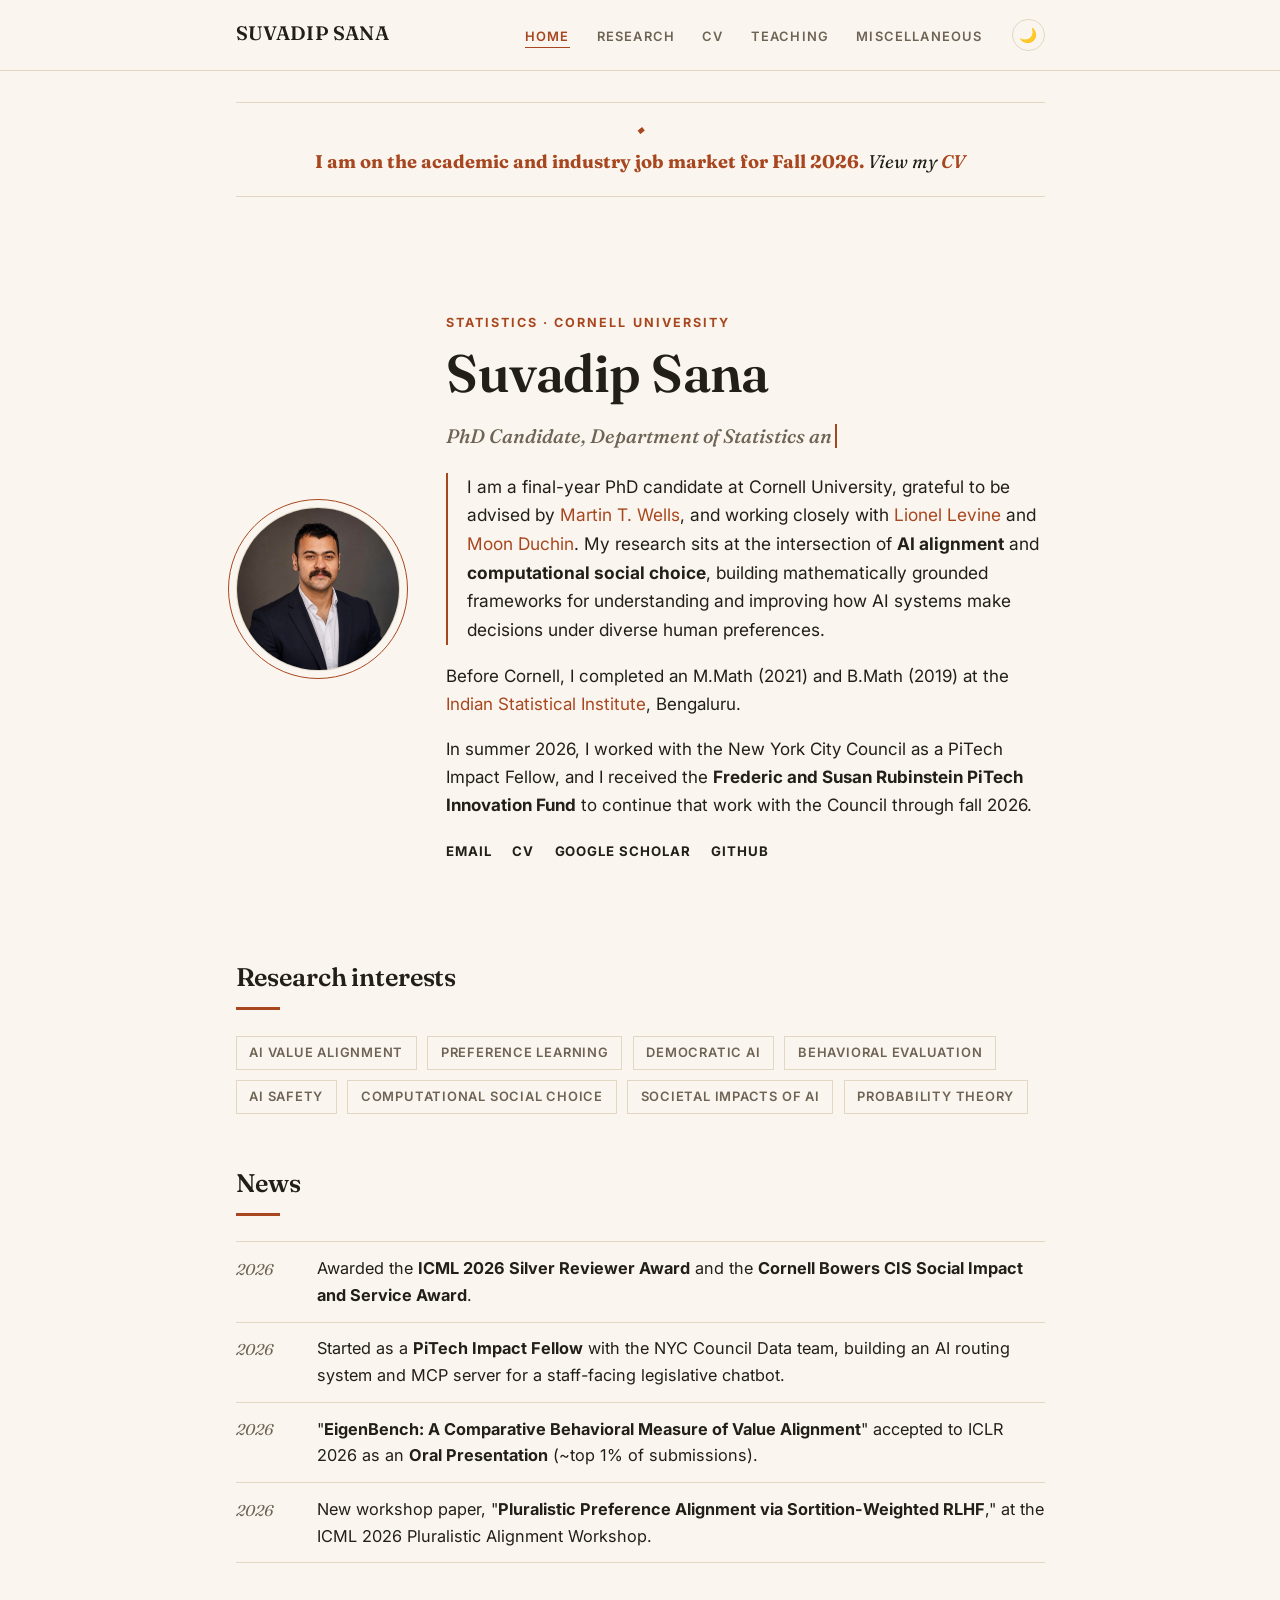
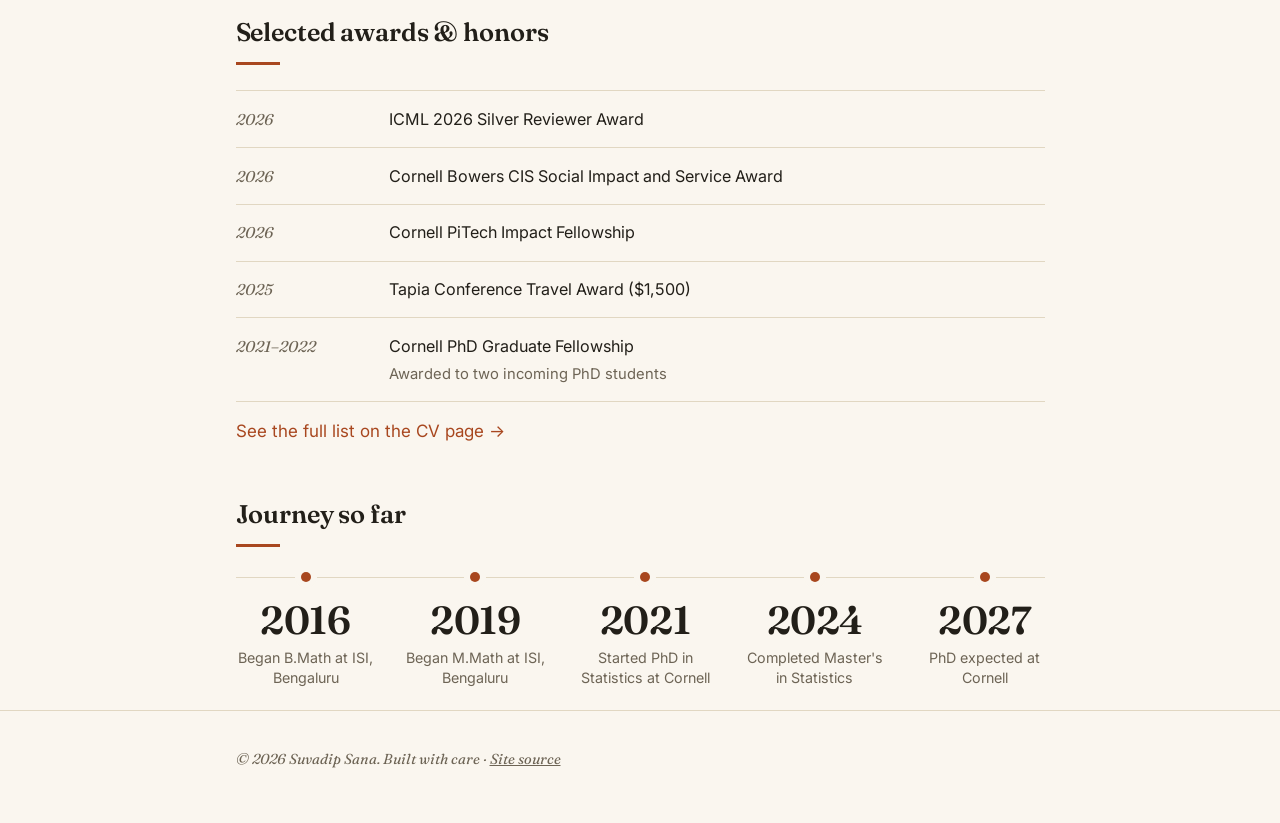
==== index.html @ b48ad503 "Add NYC Council PiTech fellowship + Rubinstein fund to homepage bio Added a paragraph noting the sum" ====
<!DOCTYPE html>
<html lang="en">
<head>
<meta charset="utf-8" />
<script>
  (function () {
    try {
      var t = localStorage.getItem("theme");
      if (t) document.documentElement.setAttribute("data-theme", t);
    } catch (e) {}
  })();
</script>
<meta name="viewport" content="width=device-width, initial-scale=1" />
<title>Suvadip Sana</title>
<meta name="description" content="Suvadip Sana — PhD Candidate in Statistics at Cornell University, working on AI value alignment, preference learning, and democratic AI. On the job market for Fall 2026." />
<link rel="icon" type="image/svg+xml" href="favicon.svg" />
<link rel="apple-touch-icon" href="prof_profile_pic.jpeg" />
<meta property="og:type" content="website" />
<meta property="og:title" content="Suvadip Sana" />
<meta property="og:description" content="PhD Candidate in Statistics at Cornell University, working on AI value alignment, preference learning, and democratic AI. On the job market for Fall 2026." />
<meta property="og:url" content="https://suvadip2776.github.io/Suvadip_Website/" />
<meta property="og:image" content="https://suvadip2776.github.io/Suvadip_Website/prof_profile_pic.jpeg" />
<meta name="twitter:card" content="summary" />
<meta name="twitter:title" content="Suvadip Sana" />
<meta name="twitter:description" content="PhD Candidate in Statistics at Cornell University, working on AI value alignment, preference learning, and democratic AI. On the job market for Fall 2026." />
<meta name="twitter:image" content="https://suvadip2776.github.io/Suvadip_Website/prof_profile_pic.jpeg" />
<link rel="preconnect" href="https://fonts.googleapis.com" />
<link rel="preconnect" href="https://fonts.gstatic.com" crossorigin />
<link href="https://fonts.googleapis.com/css2?family=Fraunces:ital,opsz,wght@0,9..144,400;0,9..144,600;1,9..144,500&family=Inter:wght@400;500;600;700&display=swap" rel="stylesheet" />
<link rel="stylesheet" href="style.css" />
</head>
<body>

<nav class="site-nav">
  <div class="wrap">
    <a href="index.html" class="brand">Suvadip Sana</a>
    <div class="nav-right">
      <ul>
        <li><a href="index.html" class="current">Home</a></li>
        <li><a href="research.html">Research</a></li>
        <li><a href="cv.html">CV</a></li>
        <li><a href="teaching.html">Teaching</a></li>
        <li><a href="miscellaneous.html">Miscellaneous</a></li>
      </ul>
      <button type="button" class="theme-toggle" data-theme-toggle aria-label="Toggle dark mode">🌙</button>
    </div>
  </div>
</nav>

<main class="wrap">

  <p class="jobmarket"><strong>I am on the academic and industry job market for Fall 2026.</strong> View my <a href="cv.html">CV</a> </p>

  <section class="hero">
    <img src="prof_profile_pic.jpeg" alt="Portrait of Suvadip Sana" />
    <div class="intro">
      <p class="eyebrow">Statistics · Cornell University</p>
      <h1>Suvadip Sana</h1>
      <p class="role"><span class="typewriter" data-typewriter='["PhD Candidate, Department of Statistics and Data Science, Cornell University","AI Alignment & Computational Social Choice Researcher","On the Academic Job Market — Fall 2026"]'>PhD Candidate, Department of Statistics and Data Science, Cornell University</span></p>
      <p class="lede">
        I am a final-year PhD candidate at Cornell University, grateful to be advised by
        <a href="https://stat.cornell.edu/people/martin-t-wells">Martin T. Wells</a>, and working closely
        with <a href="https://lionellevine.github.io">Lionel Levine</a> and
        <a href="http://computerscience.uchicago.edu/people/moon-duchin/">Moon Duchin</a>. My research sits
        at the intersection of <strong>AI alignment</strong> and <strong>computational social choice</strong>,
        building mathematically grounded frameworks for understanding and improving how AI systems make
        decisions under diverse human preferences.
      </p>
      <p>
        Before Cornell, I completed an M.Math (2021) and B.Math (2019) at the
        <a href="https://www.isibang.ac.in">Indian Statistical Institute</a>, Bengaluru.
      </p>
      <p>
        In summer 2026, I worked with the New York City Council as a PiTech Impact Fellow, and I received
        the <strong>Frederic and Susan Rubinstein PiTech Innovation Fund</strong> to continue that work
        with the Council through fall 2026.
      </p>
      <div class="links-row">
        <a class="pill" href="mailto:ss2776@cornell.edu">Email</a>
        <a class="pill" href="Suvadip_CV.pdf">CV</a>
        <a class="pill" href="https://scholar.google.com/citations?user=sbXiEbUAAAAJ&hl=en">Google Scholar</a>
        <a class="pill" href="https://github.com/Suvadip2776">GitHub</a>
      </div>
    </div>
  </section>

  <section>
    <h2>Research interests</h2>
    <ul class="tag-list">
      <li>AI Value Alignment</li>
      <li>Preference Learning</li>
      <li>Democratic AI</li>
      <li>Behavioral Evaluation</li>
      <li>AI Safety</li>
      <li>Computational Social Choice</li>
      <li>Societal Impacts of AI</li>
      <li>Probability Theory</li>
    </ul>
  </section>

  <section>
    <h2>News</h2>
    <ul class="news-list">
      <li><span class="date">2026</span><span>Awarded the <strong>ICML 2026 Silver Reviewer Award</strong> and the <strong>Cornell Bowers CIS Social Impact and Service Award</strong>.</span></li>
      <li><span class="date">2026</span><span>Started as a <strong>PiTech Impact Fellow</strong> with the NYC Council Data team, building an AI routing system and MCP server for a staff-facing legislative chatbot.</span></li>
      <li><span class="date">2026</span><span>"<strong>EigenBench: A Comparative Behavioral Measure of Value Alignment</strong>" accepted to ICLR 2026 as an <strong>Oral Presentation</strong> (~top 1% of submissions).</span></li>
      <li><span class="date">2026</span><span>New workshop paper, "<strong>Pluralistic Preference Alignment via Sortition-Weighted RLHF</strong>," at the ICML 2026 Pluralistic Alignment Workshop.</span></li>
    </ul>
  </section>

  <section>
    <h2>Selected awards &amp; honors</h2>
    <ul class="simple-list">
      <li><span class="when">2026</span><span class="what">ICML 2026 Silver Reviewer Award</span></li>
      <li><span class="when">2026</span><span class="what">Cornell Bowers CIS Social Impact and Service Award</span></li>
      <li><span class="when">2026</span><span class="what">Cornell PiTech Impact Fellowship</span></li>
      <li><span class="when">2025</span><span class="what">Tapia Conference Travel Award ($1,500)</span></li>
      <li><span class="when">2021–2022</span><span class="what">Cornell PhD Graduate Fellowship <span class="meta">Awarded to two incoming PhD students</span></span></li>
    </ul>
    <p style="margin-top: 0.9rem;"><a href="cv.html#awards">See the full list on the CV page →</a></p>
  </section>

  <section class="journey">
    <h2>Journey so far</h2>
    <div class="h-timeline">
      <div class="h-timeline-item">
        <span class="h-timeline-dot"></span>
        <span class="h-timeline-year">2016</span>
        <p class="h-timeline-label">Began B.Math at ISI, Bengaluru</p>
      </div>
      <div class="h-timeline-item">
        <span class="h-timeline-dot"></span>
        <span class="h-timeline-year">2019</span>
        <p class="h-timeline-label">Began M.Math at ISI, Bengaluru</p>
      </div>
      <div class="h-timeline-item">
        <span class="h-timeline-dot"></span>
        <span class="h-timeline-year">2021</span>
        <p class="h-timeline-label">Started PhD in Statistics at Cornell</p>
      </div>
      <div class="h-timeline-item">
        <span class="h-timeline-dot"></span>
        <span class="h-timeline-year">2024</span>
        <p class="h-timeline-label">Completed Master's in Statistics</p>
      </div>
      <div class="h-timeline-item">
        <span class="h-timeline-dot"></span>
        <span class="h-timeline-year">2027</span>
        <p class="h-timeline-label">PhD expected at Cornell</p>
      </div>
    </div>
  </section>

</main>

<footer>
  <div class="wrap">
    &copy; 2026 Suvadip Sana. Built with care ·
    <a href="https://github.com/Suvadip2776/Suvadip_Website">Site source</a>
  </div>
</footer>

<button type="button" class="back-to-top" aria-label="Back to top">↑</button>
<script src="script.js" defer></script>
</body>
</html>
---- style.css ----
/* ---------------------------------------------------------
   Suvadip Sana — personal academic site
   Elegant editorial theme: serif display type, warm parchment
   palette, hairline rules in place of boxed cards.
   --------------------------------------------------------- */

:root {
  --bg: #faf6ef;
  --bg-soft: #f2ebdd;
  --text: #221f19;
  --text-soft: #6d6455;
  --border: #e1d7c2;
  --accent: #a8471f;
  --accent-soft: #f3e2d2;
  --tag-text: #7a4326;
  --shadow: 0 1px 2px rgba(60, 43, 20, 0.05), 0 2px 6px rgba(60, 43, 20, 0.06);
  --font-serif: "Fraunces", "Iowan Old Style", Georgia, "Times New Roman", serif;
  --font-sans: "Inter", -apple-system, BlinkMacSystemFont, "Segoe UI", Roboto,
    Helvetica, Arial, sans-serif;
  --max-width: 860px;
  font-size: 17px;
}

@media (prefers-color-scheme: dark) {
  :root:not([data-theme="light"]) {
    --bg: #1c1710;
    --bg-soft: #251f16;
    --text: #f1ebe0;
    --text-soft: #ada08b;
    --border: #3b3323;
    --accent: #e08a4f;
    --accent-soft: #382a1b;
    --tag-text: #e0a06a;
    --shadow: 0 1px 2px rgba(0, 0, 0, 0.3), 0 2px 8px rgba(0, 0, 0, 0.4);
  }
}

:root[data-theme="dark"] {
  --bg: #1c1710;
  --bg-soft: #251f16;
  --text: #f1ebe0;
  --text-soft: #ada08b;
  --border: #3b3323;
  --accent: #e08a4f;
  --accent-soft: #382a1b;
  --tag-text: #e0a06a;
  --shadow: 0 1px 2px rgba(0, 0, 0, 0.3), 0 2px 8px rgba(0, 0, 0, 0.4);
}

:root[data-theme="light"] {
  --bg: #faf6ef;
  --bg-soft: #f2ebdd;
  --text: #221f19;
  --text-soft: #6d6455;
  --border: #e1d7c2;
  --accent: #a8471f;
  --accent-soft: #f3e2d2;
  --tag-text: #7a4326;
  --shadow: 0 1px 2px rgba(60, 43, 20, 0.05), 0 2px 6px rgba(60, 43, 20, 0.06);
}

* {
  box-sizing: border-box;
}

html {
  scroll-behavior: smooth;
}

body {
  margin: 0;
  background: var(--bg);
  color: var(--text);
  font-family: var(--font-sans);
  line-height: 1.65;
  -webkit-font-smoothing: antialiased;
}

a {
  color: var(--accent);
  text-decoration: none;
}

a:hover {
  text-decoration: underline;
}

.wrap {
  max-width: var(--max-width);
  margin: 0 auto;
  padding: 0 1.5rem;
}

/* ---------- Nav ---------- */

.site-nav {
  position: sticky;
  top: 0;
  z-index: 10;
  background: color-mix(in srgb, var(--bg) 92%, transparent);
  backdrop-filter: saturate(140%) blur(8px);
  border-bottom: 1px solid var(--border);
  transition: box-shadow 0.2s ease;
}

.site-nav.scrolled {
  box-shadow: 0 2px 10px rgba(40, 28, 12, 0.06);
}

.site-nav .wrap {
  display: flex;
  align-items: center;
  justify-content: space-between;
  flex-wrap: wrap;
  gap: 0.5rem 1.5rem;
  padding-top: 1rem;
  padding-bottom: 1rem;
}

.site-nav .brand {
  font-family: var(--font-serif);
  font-weight: 600;
  font-size: 1.15rem;
  color: var(--text);
  letter-spacing: 0.01em;
}

.site-nav .brand:hover {
  text-decoration: none;
  color: var(--accent);
}

.nav-right {
  display: flex;
  align-items: center;
  gap: 1.75rem;
  flex-wrap: wrap;
}

.site-nav ul {
  list-style: none;
  display: flex;
  gap: 1.6rem;
  margin: 0;
  padding: 0;
  flex-wrap: wrap;
}

.site-nav a {
  color: var(--text-soft);
  font-size: 0.76rem;
  font-weight: 600;
  text-transform: uppercase;
  letter-spacing: 0.09em;
  padding-bottom: 3px;
  border-bottom: 1px solid transparent;
}

.site-nav a:hover {
  color: var(--accent);
  text-decoration: none;
}

.site-nav a.current {
  color: var(--accent);
  border-bottom-color: var(--accent);
}

.theme-toggle {
  display: inline-flex;
  align-items: center;
  justify-content: center;
  width: 1.9rem;
  height: 1.9rem;
  border-radius: 50%;
  border: 1px solid var(--border);
  background: transparent;
  color: var(--text);
  font-size: 0.85rem;
  line-height: 1;
  cursor: pointer;
  padding: 0;
}

.theme-toggle:hover {
  border-color: var(--accent);
}

/* ---------- Hero ---------- */

.hero {
  padding: 4rem 0 2.5rem;
  display: flex;
  gap: 2.75rem;
  align-items: center;
  flex-wrap: wrap;
}

.hero img {
  width: 164px;
  height: 164px;
  object-fit: cover;
  border-radius: 50%;
  border: 1px solid var(--border);
  outline: 1px solid var(--accent);
  outline-offset: 7px;
  flex-shrink: 0;
  transition: outline-offset 0.25s ease;
}

.hero img:hover {
  outline-offset: 10px;
}

.hero .intro {
  flex: 1;
  min-width: 280px;
}

.eyebrow {
  font-family: var(--font-sans);
  text-transform: uppercase;
  letter-spacing: 0.16em;
  font-size: 0.74rem;
  font-weight: 700;
  color: var(--accent);
  margin: 0 0 0.7rem;
}

.hero h1 {
  font-family: var(--font-serif);
  font-weight: 600;
  font-size: clamp(2.2rem, 4.6vw, 3.1rem);
  line-height: 1.05;
  letter-spacing: -0.01em;
  margin: 0 0 0.4rem;
}

.hero .role {
  color: var(--text-soft);
  font-family: var(--font-serif);
  font-style: italic;
  font-weight: 500;
  font-size: 1.15rem;
  margin-bottom: 1.2rem;
}

.lede {
  border-left: 2px solid var(--accent);
  padding-left: 1.1rem;
  font-size: 1.02rem;
}

.links-row {
  display: flex;
  flex-wrap: wrap;
  align-items: center;
  gap: 0.5rem 1.2rem;
  margin-top: 1.3rem;
}

.pill {
  display: inline-flex;
  align-items: center;
  color: var(--text);
  font-family: var(--font-sans);
  font-size: 0.78rem;
  font-weight: 700;
  text-transform: uppercase;
  letter-spacing: 0.07em;
  border-bottom: 1px solid transparent;
  padding-bottom: 2px;
}

.pill:hover {
  color: var(--accent);
  border-bottom-color: var(--accent);
  text-decoration: none;
}

/* ---------- Sections ---------- */

main {
  padding-bottom: 4rem;
}

section {
  margin-top: 2.8rem;
}

section > h2 {
  font-family: var(--font-serif);
  font-weight: 600;
  font-size: 1.5rem;
  letter-spacing: -0.005em;
  margin: 0 0 1.5rem;
  padding-bottom: 0.7rem;
  border-bottom: none;
  position: relative;
}

section > h2::after {
  content: "";
  position: absolute;
  left: 0;
  bottom: 0;
  width: 44px;
  height: 3px;
  background: var(--accent);
}

h1,
h2,
h3 {
  color: var(--text);
}

.page-header {
  padding: 3rem 0 0.6rem;
}

.page-header h1 {
  font-family: var(--font-serif);
  font-weight: 600;
  font-size: 2.2rem;
  margin: 0 0 0.4rem;
  letter-spacing: -0.01em;
}

.page-header p {
  color: var(--text-soft);
  margin: 0;
  font-style: italic;
  font-family: var(--font-serif);
}

.tag-list {
  display: flex;
  flex-wrap: wrap;
  gap: 0.6rem;
  list-style: none;
  margin: 0;
  padding: 0;
}

.tag-list li {
  border: 1px solid var(--border);
  color: var(--text-soft);
  padding: 0.32rem 0.75rem;
  font-family: var(--font-sans);
  font-size: 0.76rem;
  font-weight: 600;
  text-transform: uppercase;
  letter-spacing: 0.06em;
}

.news-list {
  list-style: none;
  margin: 0;
  padding: 0;
}

.news-list li {
  display: flex;
  gap: 1.1rem;
  padding: 0.75rem 0;
  border-bottom: 1px solid var(--border);
  font-size: 0.96rem;
}

.news-list li:first-child {
  border-top: 1px solid var(--border);
}

.news-list .date {
  flex-shrink: 0;
  width: 4em;
  color: var(--text-soft);
  font-family: var(--font-serif);
  font-style: italic;
  font-size: 0.92rem;
  padding-top: 0.1rem;
}

/* ---------- Publication / entry rows ---------- */

.entry {
  padding: 1.3rem 0;
  border-top: 1px solid var(--border);
  margin-bottom: 0;
  transition: padding-left 0.2s ease, box-shadow 0.2s ease;
}

.entry:last-child {
  border-bottom: 1px solid var(--border);
}

.entry:hover {
  padding-left: 0.6rem;
  box-shadow: inset 3px 0 0 var(--accent);
}

.entry.hidden {
  display: none;
}

.pub-section.hidden {
  display: none;
}

.entry-title {
  font-family: var(--font-serif);
  font-weight: 600;
  font-size: 1.15rem;
  margin: 0 0 0.3rem;
}

.entry-authors {
  color: var(--text-soft);
  font-size: 0.9rem;
  margin: 0 0 0.15rem;
}

.entry-authors .me {
  color: var(--text);
  font-weight: 700;
}

.entry-venue {
  font-size: 0.82rem;
  font-style: normal;
  text-transform: uppercase;
  letter-spacing: 0.05em;
  color: var(--text-soft);
  margin: 0.35rem 0 0.5rem;
}

.badge {
  display: inline-block;
  background: transparent;
  border: 1px solid var(--accent);
  color: var(--accent);
  padding: 0.08rem 0.5rem;
  font-size: 0.68rem;
  font-weight: 700;
  font-style: normal;
  text-transform: uppercase;
  letter-spacing: 0.07em;
  margin-right: 0.5rem;
}

.entry-links a {
  font-size: 0.78rem;
  font-weight: 700;
  text-transform: uppercase;
  letter-spacing: 0.06em;
  margin-right: 1.2rem;
}

/* ---------- Filter row ---------- */

.filter-row {
  display: flex;
  flex-wrap: wrap;
  gap: 1.6rem;
  margin: 0 0 2rem;
  border-bottom: 1px solid var(--border);
}

.filter-btn {
  background: transparent;
  border: none;
  border-bottom: 2px solid transparent;
  color: var(--text-soft);
  font-family: var(--font-sans);
  font-size: 0.78rem;
  font-weight: 700;
  text-transform: uppercase;
  letter-spacing: 0.07em;
  padding: 0 0 0.8rem;
  cursor: pointer;
  transition: color 0.15s ease, border-color 0.15s ease;
}

.filter-btn:hover {
  color: var(--accent);
}

.filter-btn.active {
  color: var(--accent);
  border-bottom-color: var(--accent);
}

/* ---------- Simple lists (education, awards, talks) ---------- */

.simple-list {
  list-style: none;
  margin: 0;
  padding: 0;
}

.simple-list li {
  display: flex;
  gap: 1.2rem;
  padding: 0.85rem 0;
  border-bottom: 1px solid var(--border);
  font-size: 0.95rem;
  align-items: baseline;
}

.simple-list li:first-child {
  border-top: 1px solid var(--border);
}

.simple-list .when {
  flex-shrink: 0;
  width: 8.5em;
  color: var(--text-soft);
  font-family: var(--font-serif);
  font-style: italic;
  font-size: 0.92rem;
}

.simple-list .what strong {
  color: var(--text);
  font-weight: 700;
}

.simple-list .what .meta {
  display: block;
  color: var(--text-soft);
  font-size: 0.87rem;
  margin-top: 0.15rem;
}

/* ---------- Blog / prose / placeholders ---------- */

.post-list {
  list-style: none;
  margin: 0;
  padding: 0;
}

.post-list li {
  padding: 1rem 0;
  border-bottom: 1px solid var(--border);
  transition: padding-left 0.2s ease, box-shadow 0.2s ease;
}

.post-list li:first-child {
  border-top: 1px solid var(--border);
}

.post-list li:hover {
  padding-left: 0.6rem;
  box-shadow: inset 3px 0 0 var(--accent);
}

.post-list-row {
  display: flex;
  align-items: baseline;
  justify-content: space-between;
  gap: 1.2rem;
}

.post-list a {
  font-family: var(--font-serif);
  font-weight: 600;
  font-size: 1.05rem;
  color: var(--text);
}

.post-list a:hover {
  color: var(--accent);
}

.post-list .post-date {
  flex-shrink: 0;
  font-family: var(--font-serif);
  font-style: italic;
  font-size: 0.85rem;
  color: var(--text-soft);
}

.post-list .post-excerpt {
  margin: 0.4rem 0 0;
  max-width: 560px;
  color: var(--text-soft);
  font-size: 0.88rem;
  line-height: 1.5;
}

.prose {
  max-width: 640px;
  font-size: 1.02rem;
  line-height: 1.75;
  color: var(--text);
}

.prose p {
  margin: 0 0 1.1rem;
}

.prose p:last-child {
  margin-bottom: 0;
}

.prose h2 {
  font-family: var(--font-serif);
  font-weight: 600;
  font-size: 1.4rem;
  letter-spacing: -0.005em;
  margin: 2.4rem 0 1rem;
}

.prose strong {
  color: var(--text);
  font-weight: 700;
}

.prose em {
  font-style: italic;
}

.placeholder-note {
  font-family: var(--font-serif);
  font-style: italic;
  color: var(--text-soft);
}

/* ---------- Skills grid ---------- */

.skills-grid {
  display: grid;
  grid-template-columns: repeat(auto-fit, minmax(220px, 1fr));
  gap: 1.4rem;
}

.skills-grid .block h3 {
  font-family: var(--font-sans);
  font-size: 0.78rem;
  text-transform: uppercase;
  letter-spacing: 0.08em;
  font-weight: 700;
  color: var(--accent);
  margin: 0 0 0.5rem;
}

/* ---------- CV subsection helper ---------- */

.subhead {
  font-family: var(--font-serif);
  font-style: italic;
  font-size: 1.05rem;
  color: var(--text);
  margin: 1.8rem 0 0.8rem;
}

section > .subhead:first-of-type {
  margin-top: 0;
}

/* ---------- Job market banner ---------- */

.jobmarket {
  margin-top: 1.8rem;
  padding: 1.1rem 0;
  border-top: 1px solid var(--border);
  border-bottom: 1px solid var(--border);
  text-align: center;
  font-family: var(--font-serif);
  font-style: italic;
  font-size: 1.08rem;
  color: var(--text);
}

.jobmarket::before {
  content: "◆";
  display: block;
  color: var(--accent);
  font-size: 0.55rem;
  margin-bottom: 0.6rem;
}

.jobmarket strong {
  font-style: normal;
  font-weight: 700;
  color: var(--accent);
}

.jobmarket a {
  font-weight: 600;
}

/* ---------- Typewriter ---------- */

.typewriter {
  border-right: 2px solid var(--accent);
  padding-right: 3px;
}

@media (prefers-reduced-motion: no-preference) {
  .typewriter {
    animation: caret 0.9s steps(1) infinite;
  }
}

@keyframes caret {
  50% {
    border-color: transparent;
  }
}

/* ---------- Journey (horizontal timeline strip) ---------- */

.journey {
  padding-bottom: 0.5rem;
}

.h-timeline {
  position: relative;
  display: flex;
  gap: 1.75rem;
  margin-top: 1.5rem;
  padding-bottom: 0.75rem;
  overflow-x: auto;
  scroll-snap-type: x proximity;
}

.h-timeline::before {
  content: "";
  position: absolute;
  left: 0;
  right: 0;
  top: 5px;
  height: 1px;
  background: var(--border);
}

.h-timeline-item {
  position: relative;
  flex: 1 0 140px;
  text-align: center;
  scroll-snap-align: start;
  transition: transform 0.2s ease;
}

.h-timeline-dot {
  display: block;
  width: 10px;
  height: 10px;
  margin: 0 auto 1.1rem;
  background: var(--accent);
  border-radius: 50%;
  box-shadow: 0 0 0 6px var(--bg);
  position: relative;
  z-index: 1;
  transition: transform 0.2s ease;
}

.h-timeline-year {
  display: block;
  font-family: var(--font-serif);
  font-weight: 600;
  font-size: 2.3rem;
  line-height: 1;
  letter-spacing: -0.01em;
  color: var(--text);
  transition: color 0.2s ease;
}

.h-timeline-label {
  margin: 0.5rem auto 0;
  max-width: 170px;
  font-family: var(--font-sans);
  font-size: 0.84rem;
  line-height: 1.4;
  color: var(--text-soft);
}

.h-timeline-item:hover .h-timeline-dot {
  transform: scale(1.35);
}

.h-timeline-item:hover .h-timeline-year {
  color: var(--accent);
}

@media (max-width: 640px) {
  .h-timeline-year {
    font-size: 1.8rem;
  }
  .h-timeline-item {
    flex: 1 0 120px;
  }
}

/* ---------- Footer ---------- */

footer {
  border-top: 1px solid var(--border);
  padding: 2.2rem 0 3rem;
  color: var(--text-soft);
  font-size: 0.85rem;
  font-style: italic;
  font-family: var(--font-serif);
}

footer a {
  color: var(--text-soft);
  text-decoration: underline;
}

@media (max-width: 520px) {
  .hero {
    text-align: center;
    justify-content: center;
  }
  .hero .links-row,
  .hero .role {
    justify-content: center;
  }
  .lede {
    text-align: left;
  }
  .links-row {
    justify-content: center;
  }
  .simple-list li,
  .news-list li {
    flex-direction: column;
    gap: 0.15rem;
  }
  .simple-list .when,
  .news-list .date {
    width: auto;
  }
}

/* ---------- Back to top ---------- */

.back-to-top {
  position: fixed;
  right: 1.25rem;
  bottom: 1.25rem;
  width: 2.5rem;
  height: 2.5rem;
  border-radius: 50%;
  border: 1px solid var(--border);
  background: var(--bg);
  color: var(--text);
  font-size: 1.05rem;
  cursor: pointer;
  box-shadow: var(--shadow);
  opacity: 0;
  transform: translateY(8px);
  pointer-events: none;
  transition: opacity 0.2s ease, transform 0.2s ease, border-color 0.2s ease;
  z-index: 20;
}

.back-to-top.visible {
  opacity: 1;
  transform: none;
  pointer-events: auto;
}

.back-to-top:hover {
  border-color: var(--accent);
  color: var(--accent);
}

/* ---------- Print ---------- */

@media print {
  .site-nav,
  footer,
  .jobmarket,
  .theme-toggle,
  .back-to-top,
  .filter-row {
    display: none !important;
  }
  body {
    background: #ffffff;
    color: #000000;
  }
  a {
    color: #000000;
    text-decoration: underline;
  }
  .entry,
  .simple-list li {
    break-inside: avoid;
  }
  .entry:hover {
    padding-left: 0;
    box-shadow: none;
  }
  main {
    max-width: 100%;
  }
}
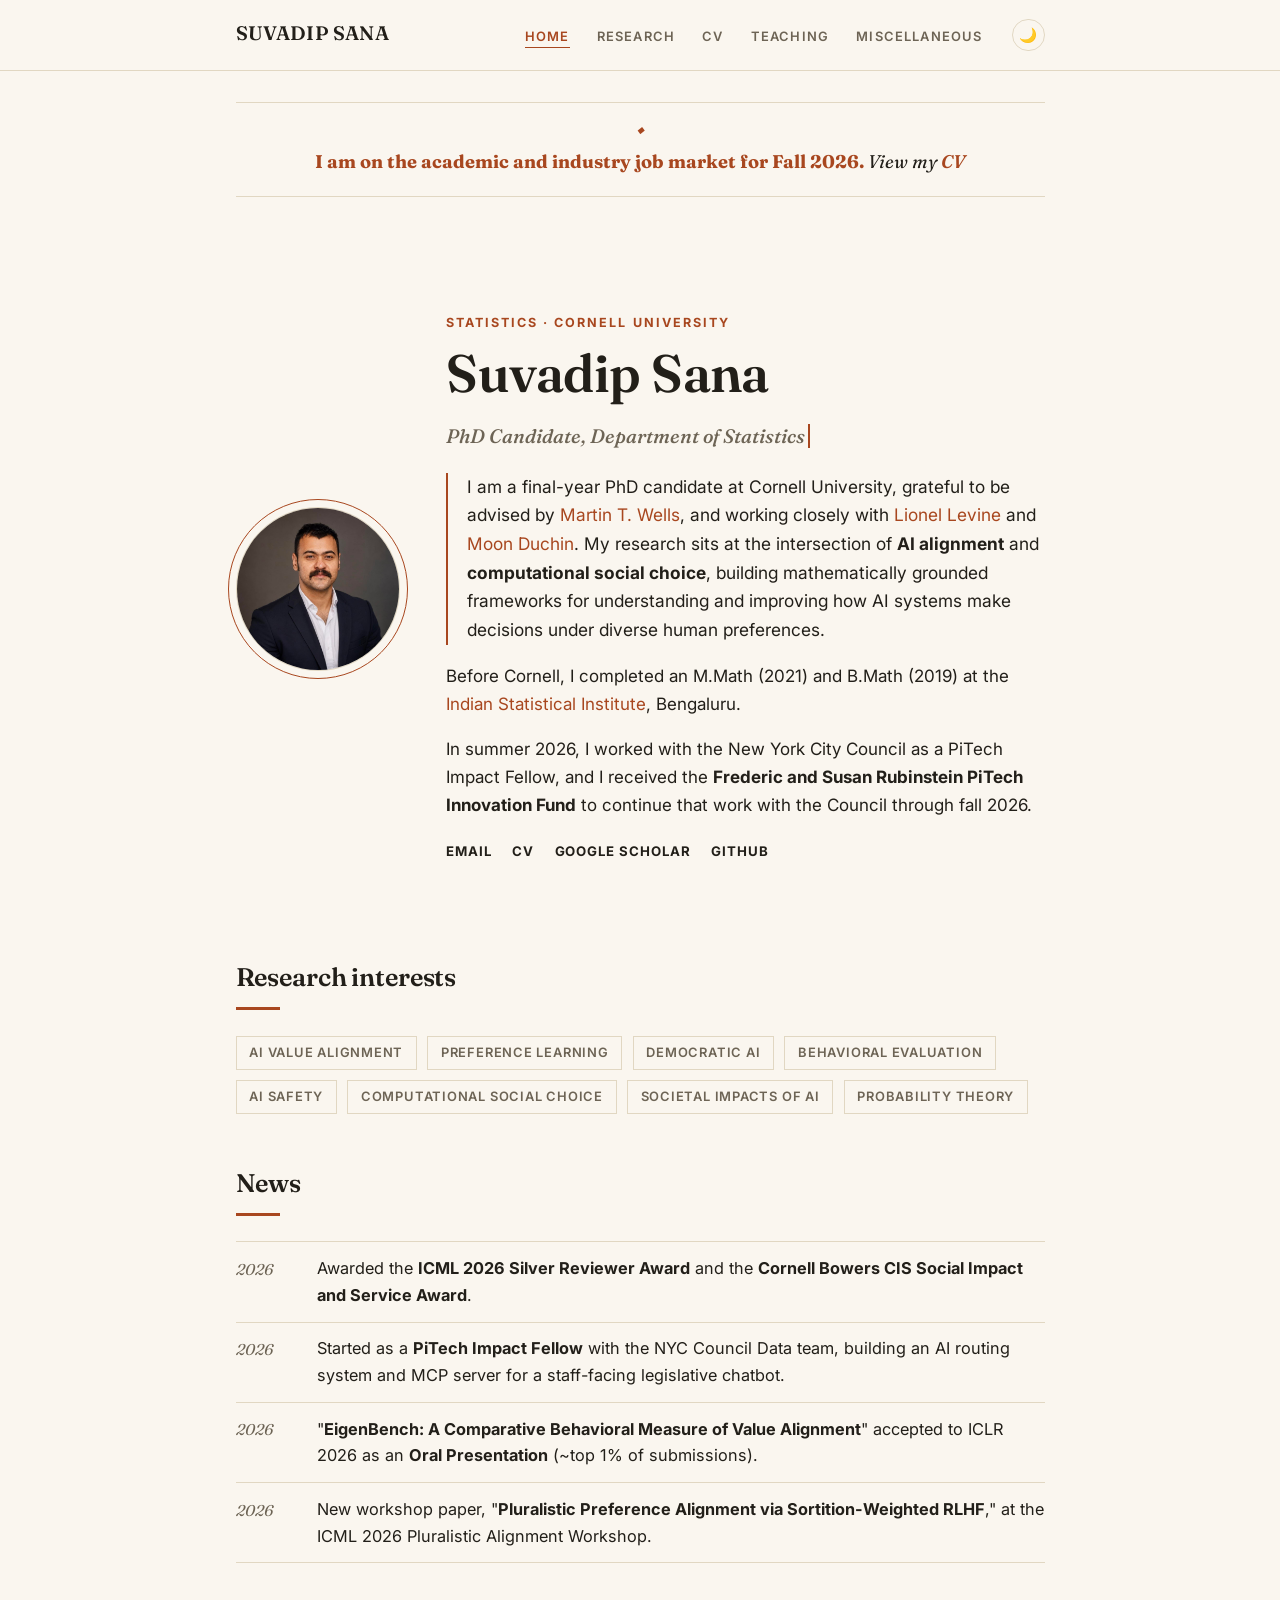
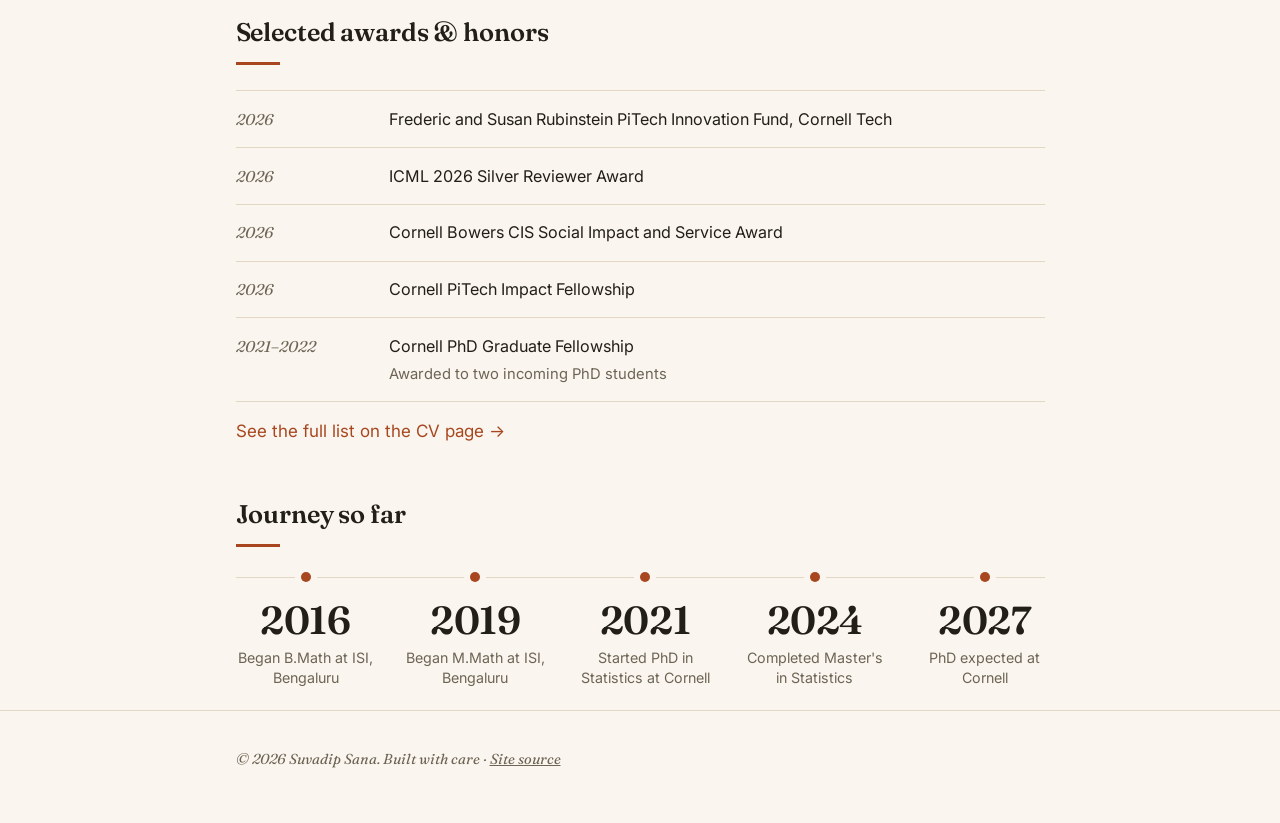
==== commit b33c069e: "Homepage: swap Tapia award for the Rubinstein PiTech fund" ====
--- a/index.html
+++ b/index.html
@@ -111,10 +111,10 @@
   <section>
     <h2>Selected awards &amp; honors</h2>
     <ul class="simple-list">
+      <li><span class="when">2026</span><span class="what">Frederic and Susan Rubinstein PiTech Innovation Fund, Cornell Tech</span></li>
       <li><span class="when">2026</span><span class="what">ICML 2026 Silver Reviewer Award</span></li>
       <li><span class="when">2026</span><span class="what">Cornell Bowers CIS Social Impact and Service Award</span></li>
       <li><span class="when">2026</span><span class="what">Cornell PiTech Impact Fellowship</span></li>
-      <li><span class="when">2025</span><span class="what">Tapia Conference Travel Award ($1,500)</span></li>
       <li><span class="when">2021–2022</span><span class="what">Cornell PhD Graduate Fellowship <span class="meta">Awarded to two incoming PhD students</span></span></li>
     </ul>
     <p style="margin-top: 0.9rem;"><a href="cv.html#awards">See the full list on the CV page →</a></p>
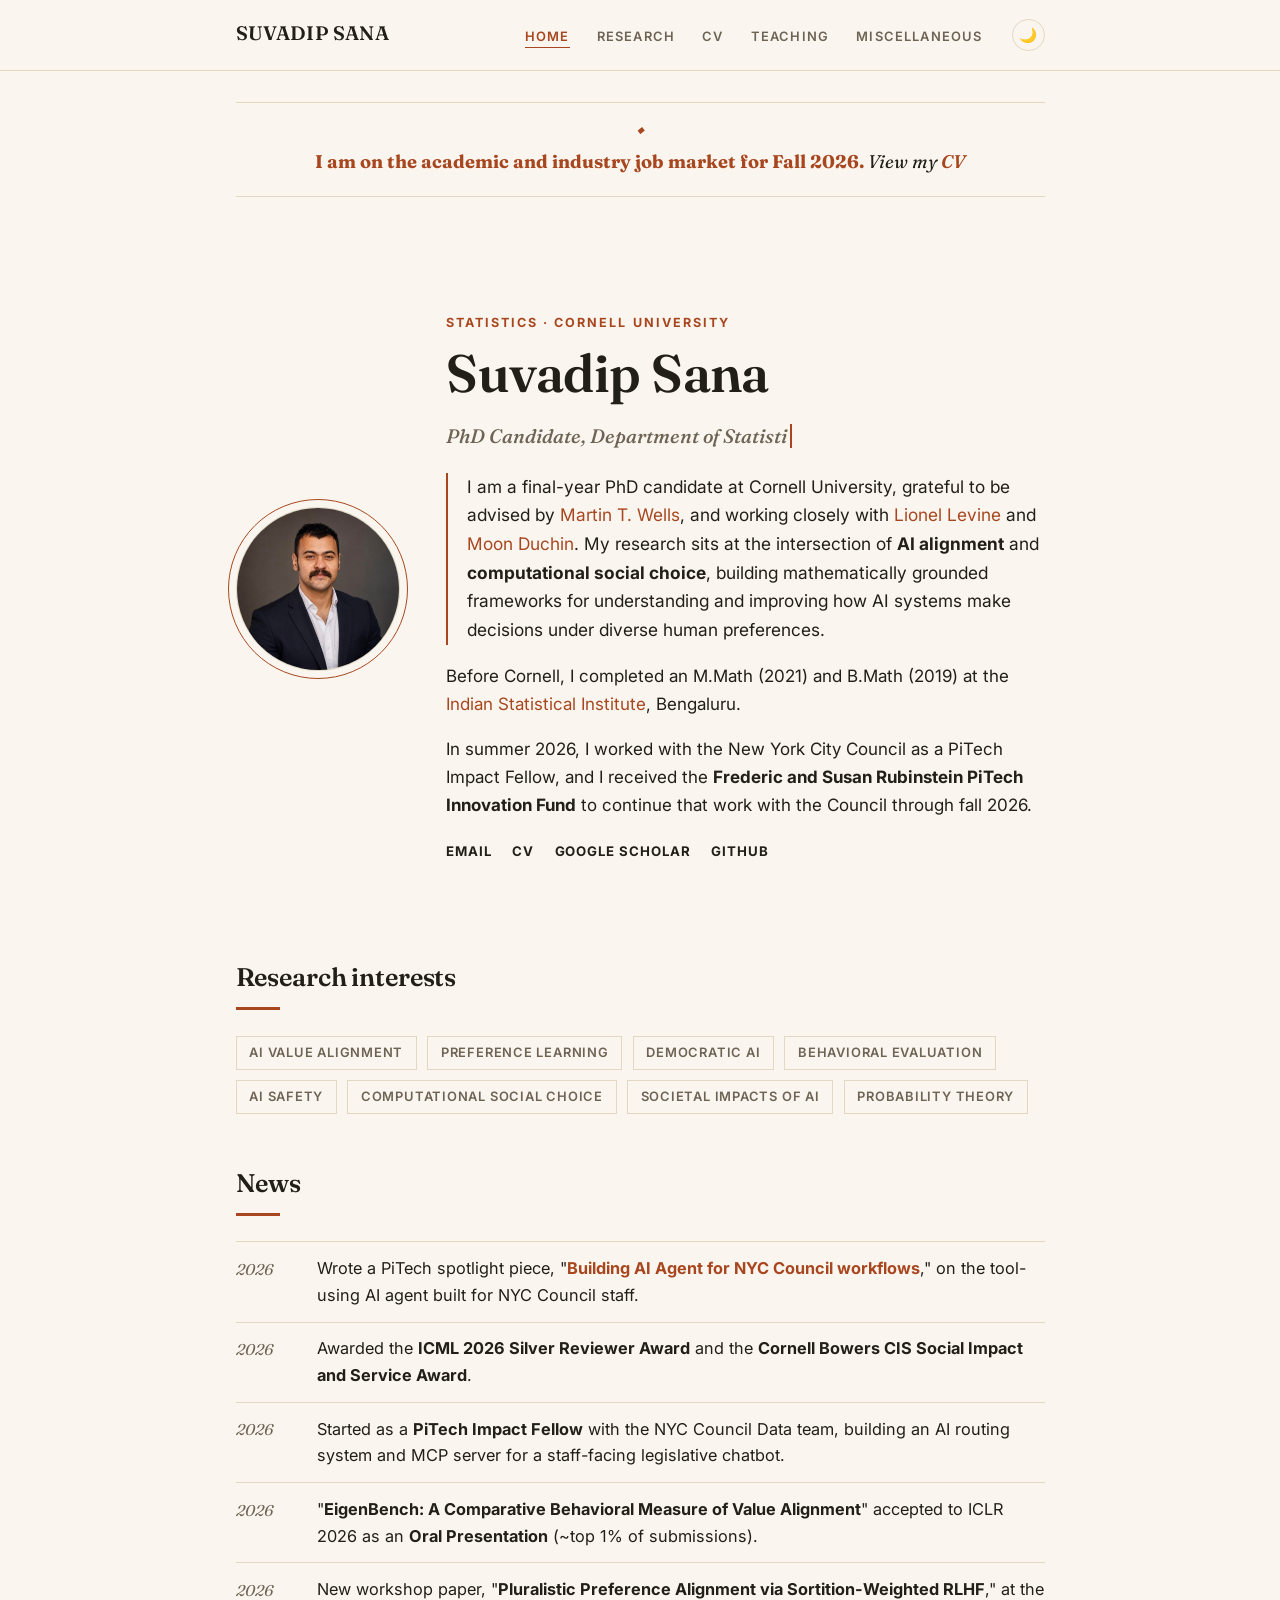
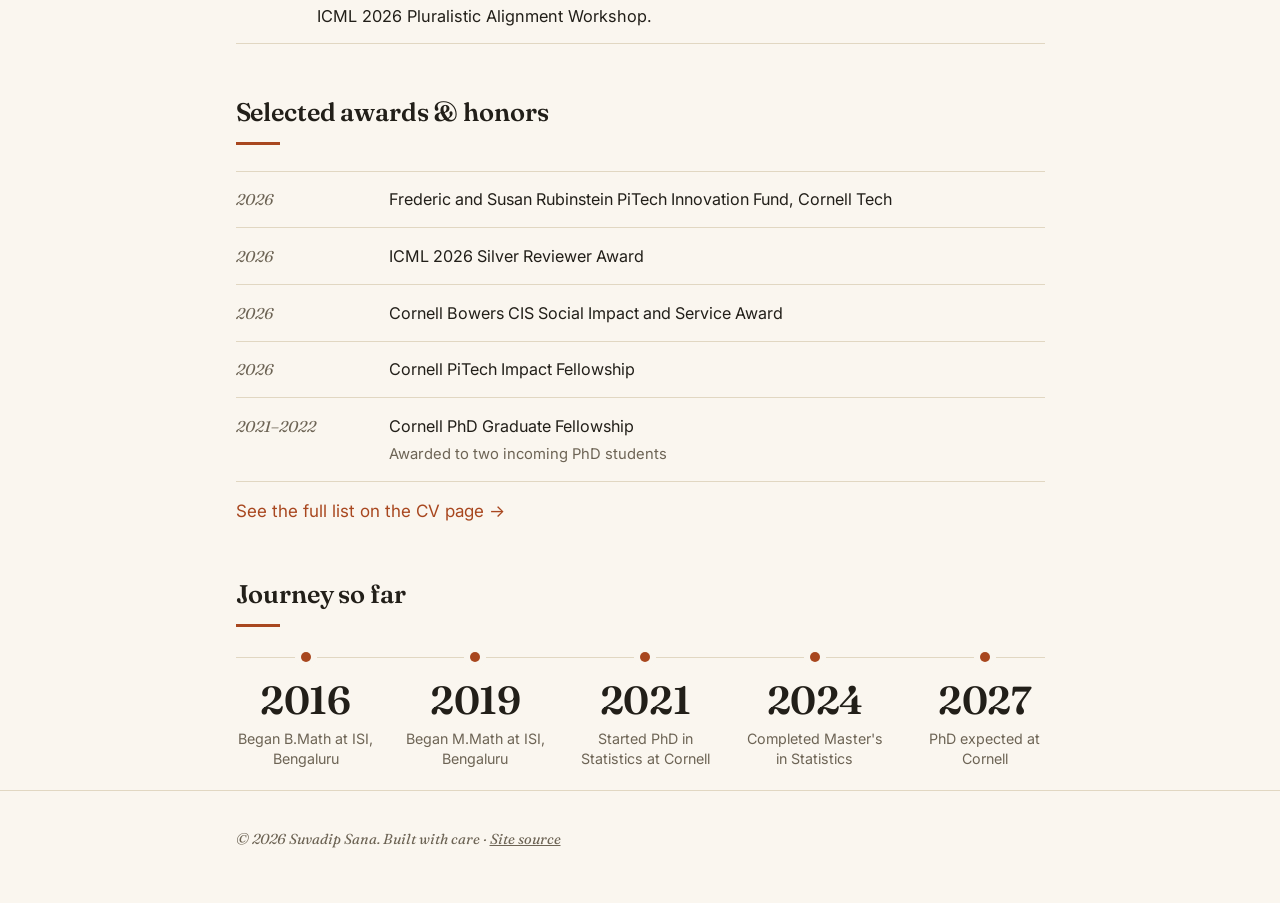
==== commit 9ffccb45: "Add PiTech spotlight to news; fix "Under Review" typo Homepage news now links the Cornell PiTech spo" ====
--- a/index.html
+++ b/index.html
@@ -101,6 +101,7 @@
   <section>
     <h2>News</h2>
     <ul class="news-list">
+      <li><span class="date">2026</span><span>Wrote a PiTech spotlight piece, "<strong><a href="https://www.pi.tech.cornell.edu/spotlight/building-ai-agent-for-nyc-council-workflows">Building AI Agent for NYC Council workflows</a></strong>," on the tool-using AI agent built for NYC Council staff.</span></li>
       <li><span class="date">2026</span><span>Awarded the <strong>ICML 2026 Silver Reviewer Award</strong> and the <strong>Cornell Bowers CIS Social Impact and Service Award</strong>.</span></li>
       <li><span class="date">2026</span><span>Started as a <strong>PiTech Impact Fellow</strong> with the NYC Council Data team, building an AI routing system and MCP server for a staff-facing legislative chatbot.</span></li>
       <li><span class="date">2026</span><span>"<strong>EigenBench: A Comparative Behavioral Measure of Value Alignment</strong>" accepted to ICLR 2026 as an <strong>Oral Presentation</strong> (~top 1% of submissions).</span></li>
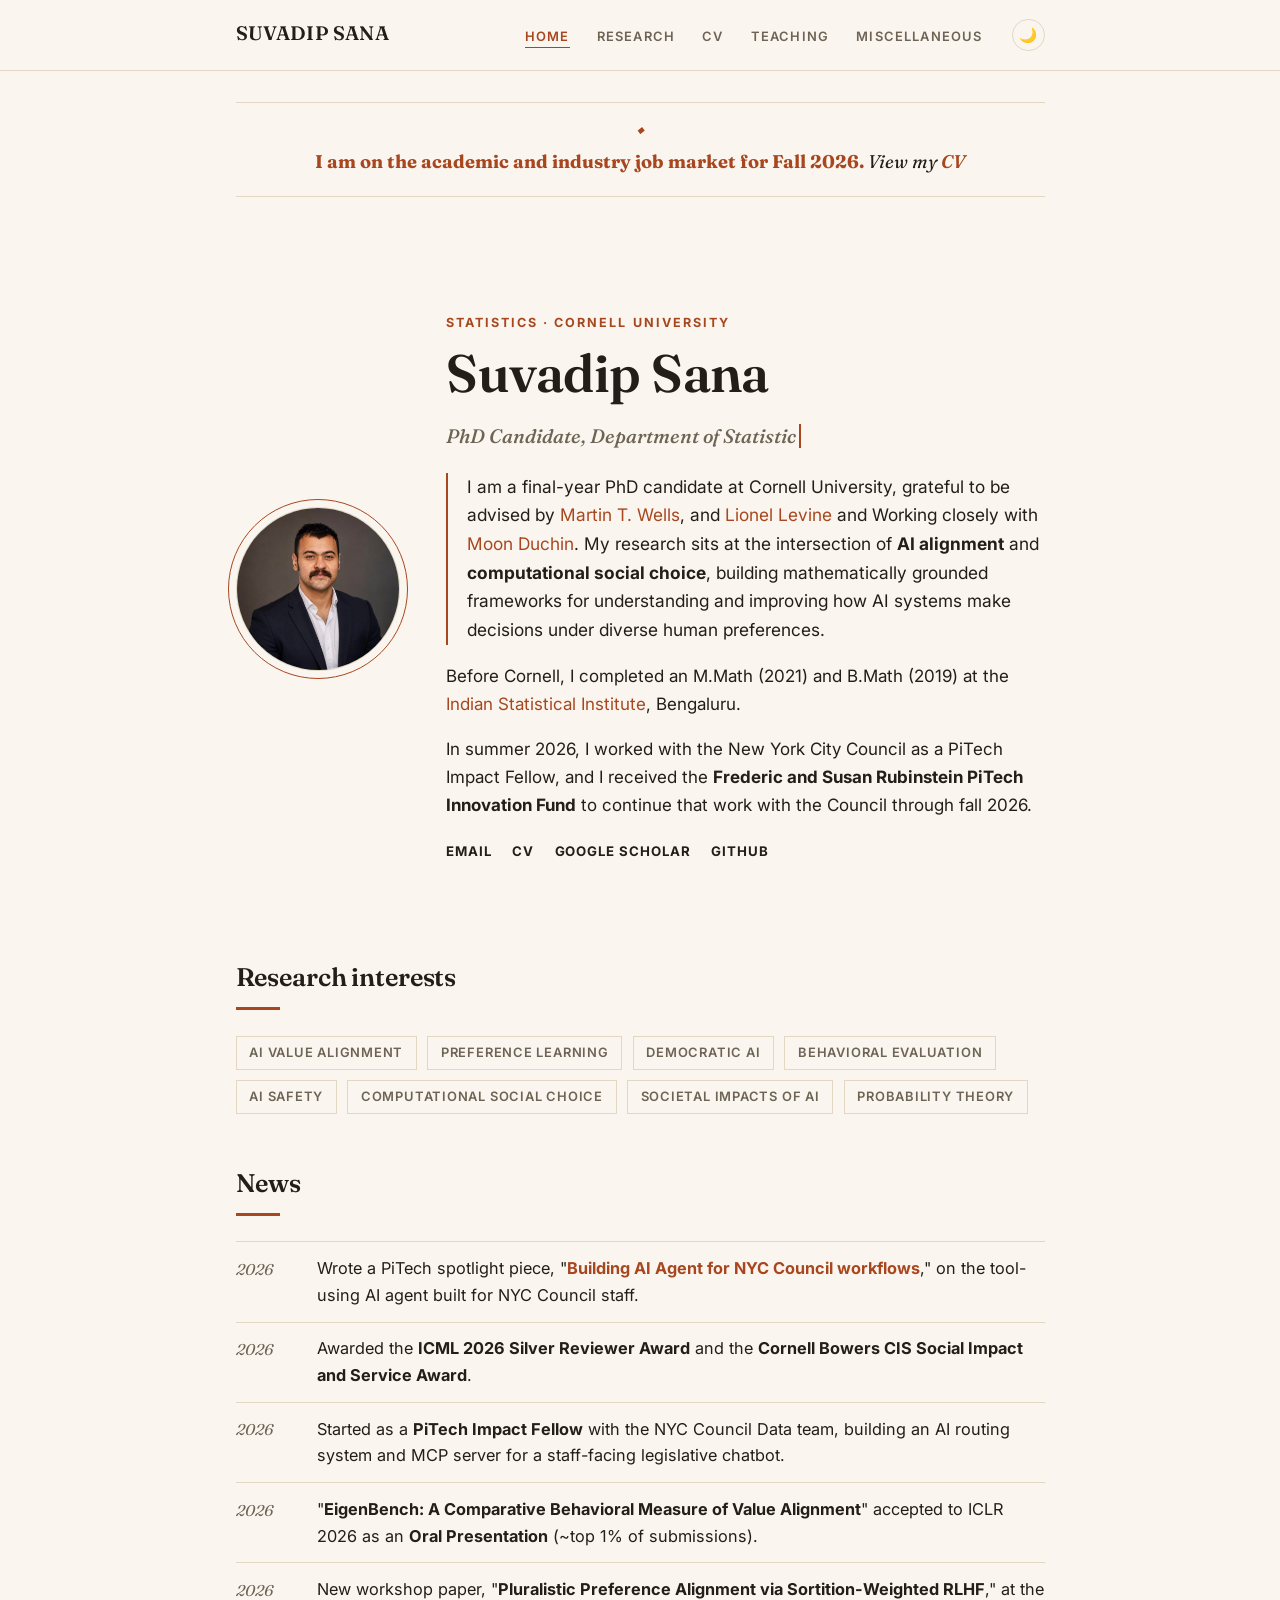
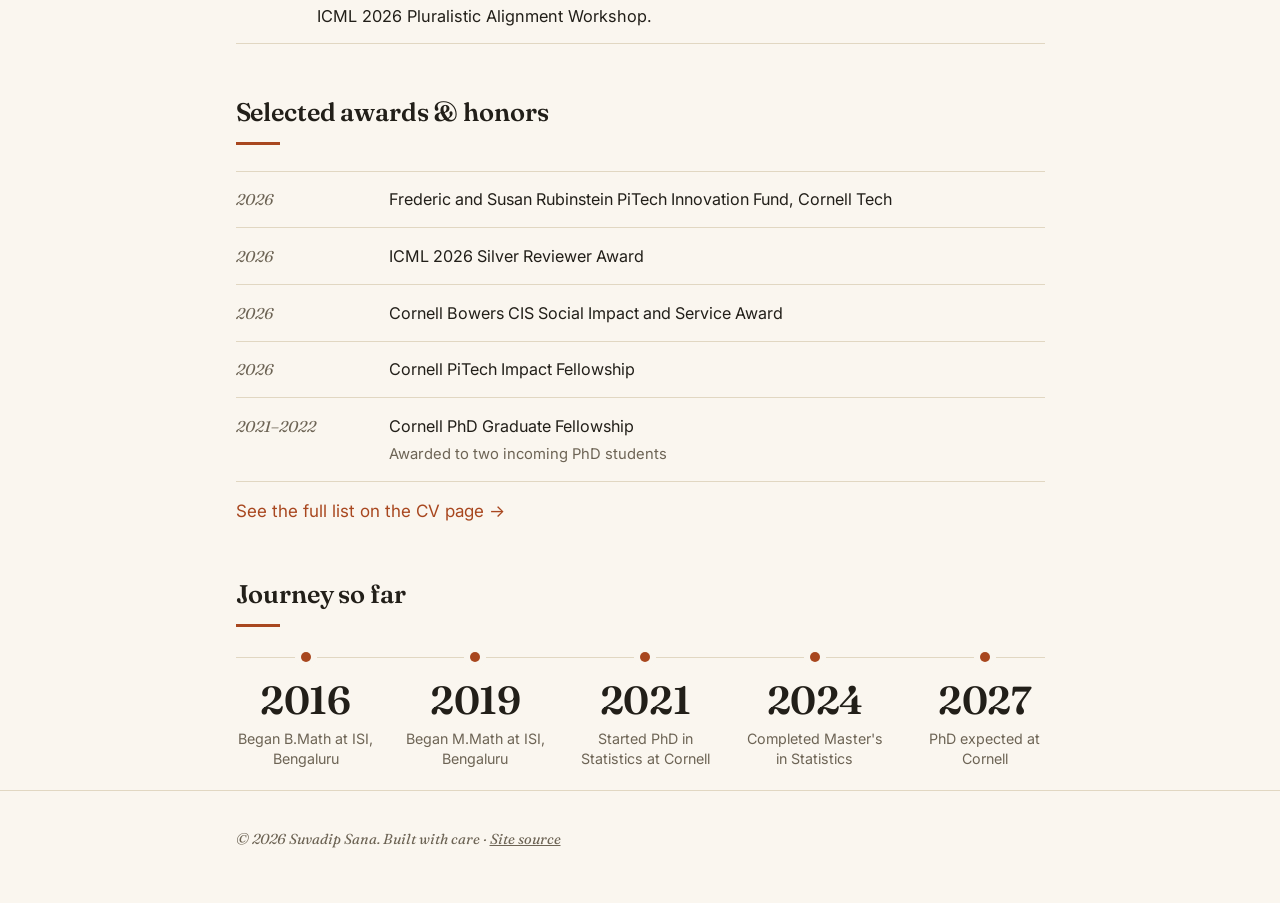
==== commit e95b496a: "changed description" ====
--- a/index.html
+++ b/index.html
@@ -59,8 +59,8 @@
       <p class="role"><span class="typewriter" data-typewriter='["PhD Candidate, Department of Statistics and Data Science, Cornell University","AI Alignment & Computational Social Choice Researcher","On the Academic Job Market — Fall 2026"]'>PhD Candidate, Department of Statistics and Data Science, Cornell University</span></p>
       <p class="lede">
         I am a final-year PhD candidate at Cornell University, grateful to be advised by
-        <a href="https://stat.cornell.edu/people/martin-t-wells">Martin T. Wells</a>, and working closely
-        with <a href="https://lionellevine.github.io">Lionel Levine</a> and
+        <a href="https://stat.cornell.edu/people/martin-t-wells">Martin T. Wells</a>, and 
+       <a href="https://lionellevine.github.io">Lionel Levine</a> and Working closely with
         <a href="http://computerscience.uchicago.edu/people/moon-duchin/">Moon Duchin</a>. My research sits
         at the intersection of <strong>AI alignment</strong> and <strong>computational social choice</strong>,
         building mathematically grounded frameworks for understanding and improving how AI systems make
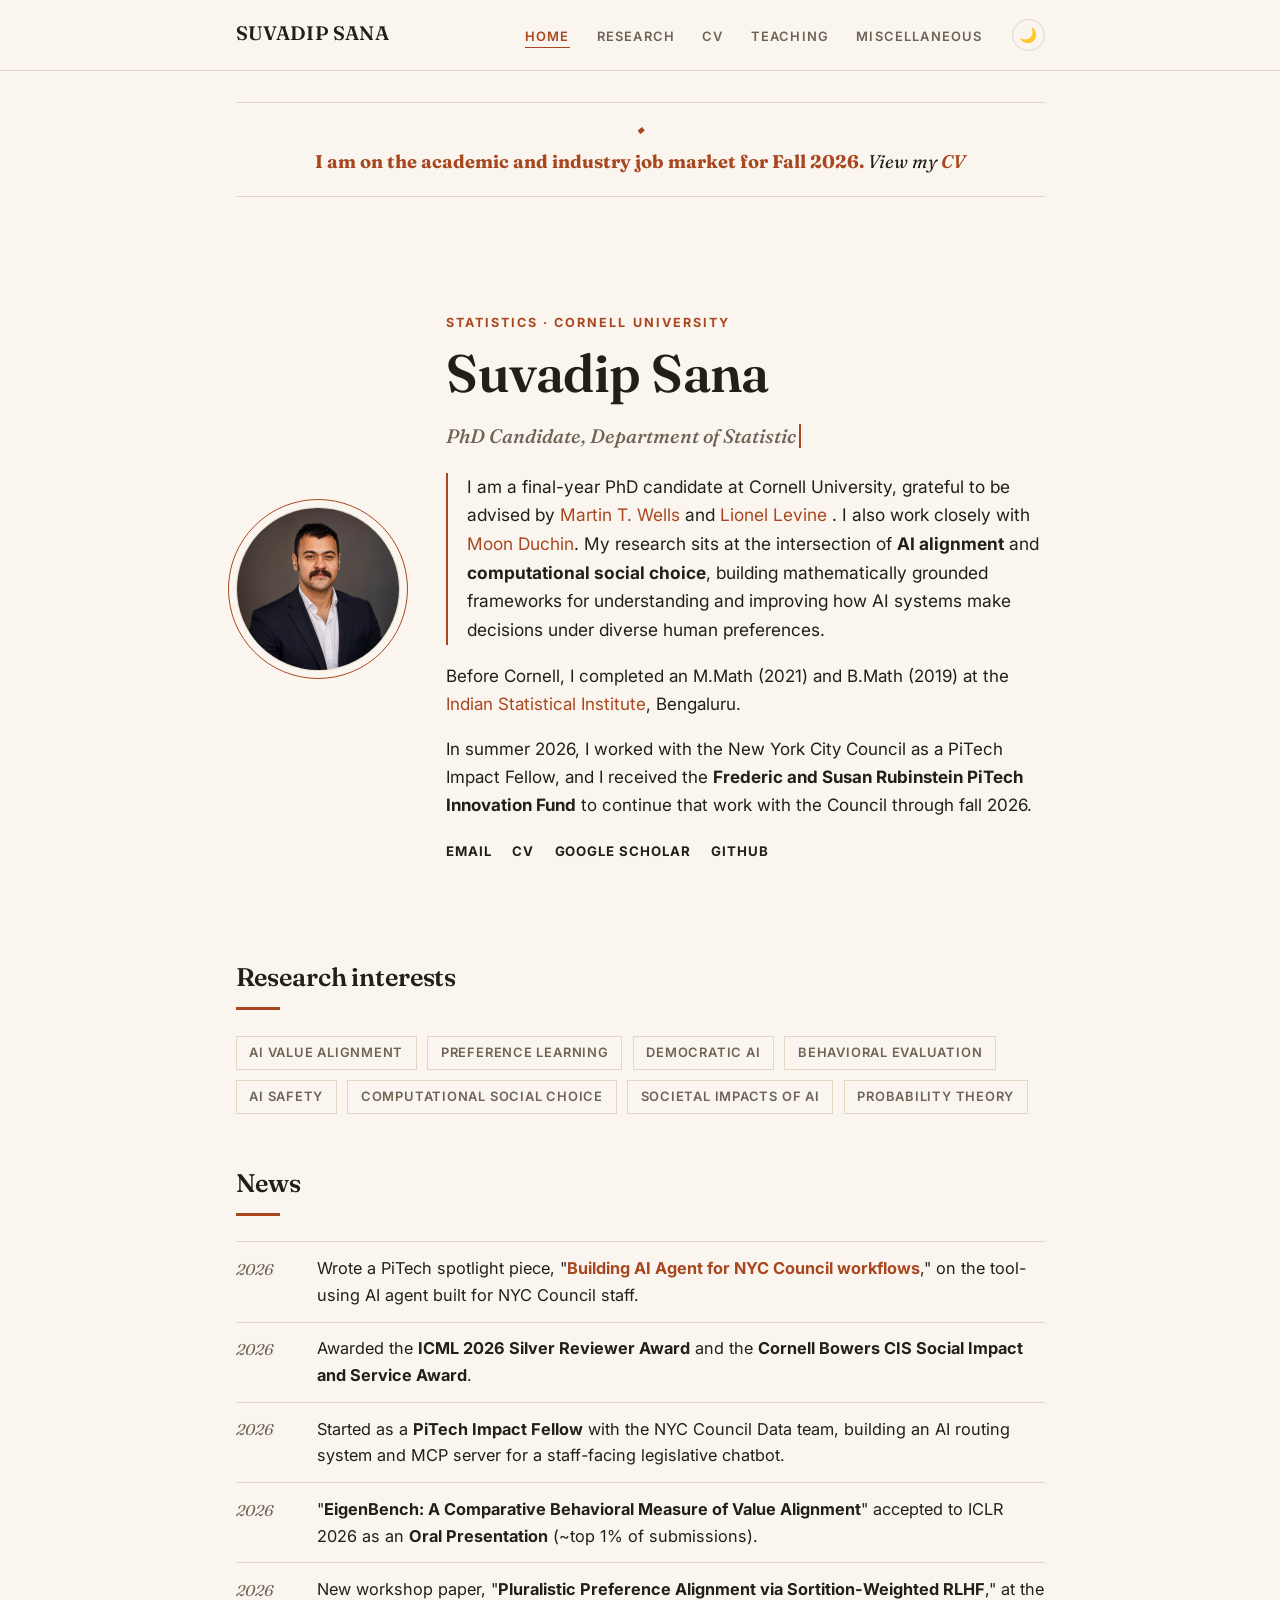
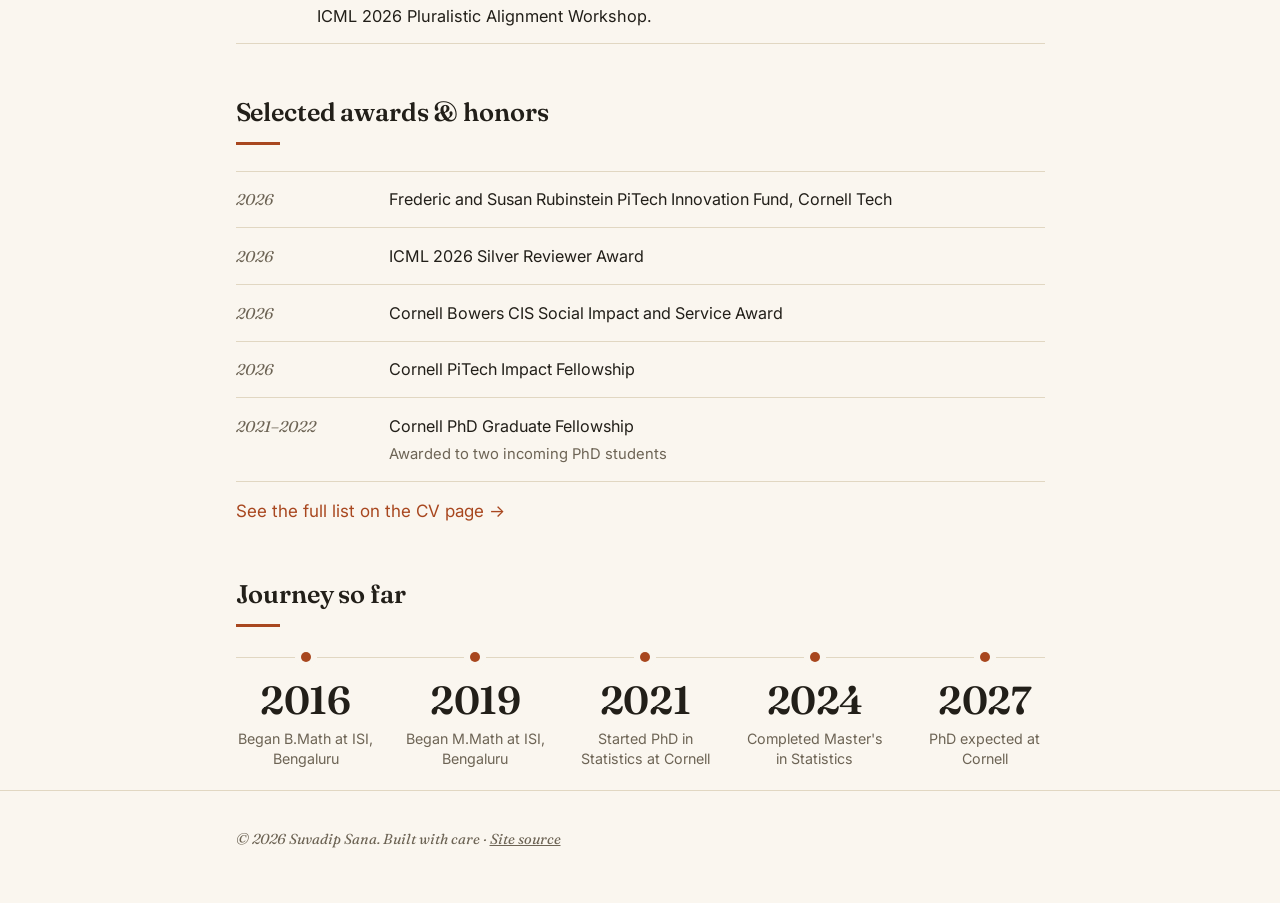
==== commit 4a40a8c5: "changed description" ====
--- a/index.html
+++ b/index.html
@@ -59,8 +59,8 @@
       <p class="role"><span class="typewriter" data-typewriter='["PhD Candidate, Department of Statistics and Data Science, Cornell University","AI Alignment & Computational Social Choice Researcher","On the Academic Job Market — Fall 2026"]'>PhD Candidate, Department of Statistics and Data Science, Cornell University</span></p>
       <p class="lede">
         I am a final-year PhD candidate at Cornell University, grateful to be advised by
-        <a href="https://stat.cornell.edu/people/martin-t-wells">Martin T. Wells</a>, and 
-       <a href="https://lionellevine.github.io">Lionel Levine</a> and Working closely with
+        <a href="https://stat.cornell.edu/people/martin-t-wells">Martin T. Wells</a> and 
+       <a href="https://lionellevine.github.io">Lionel Levine</a> . I also work closely with
         <a href="http://computerscience.uchicago.edu/people/moon-duchin/">Moon Duchin</a>. My research sits
         at the intersection of <strong>AI alignment</strong> and <strong>computational social choice</strong>,
         building mathematically grounded frameworks for understanding and improving how AI systems make
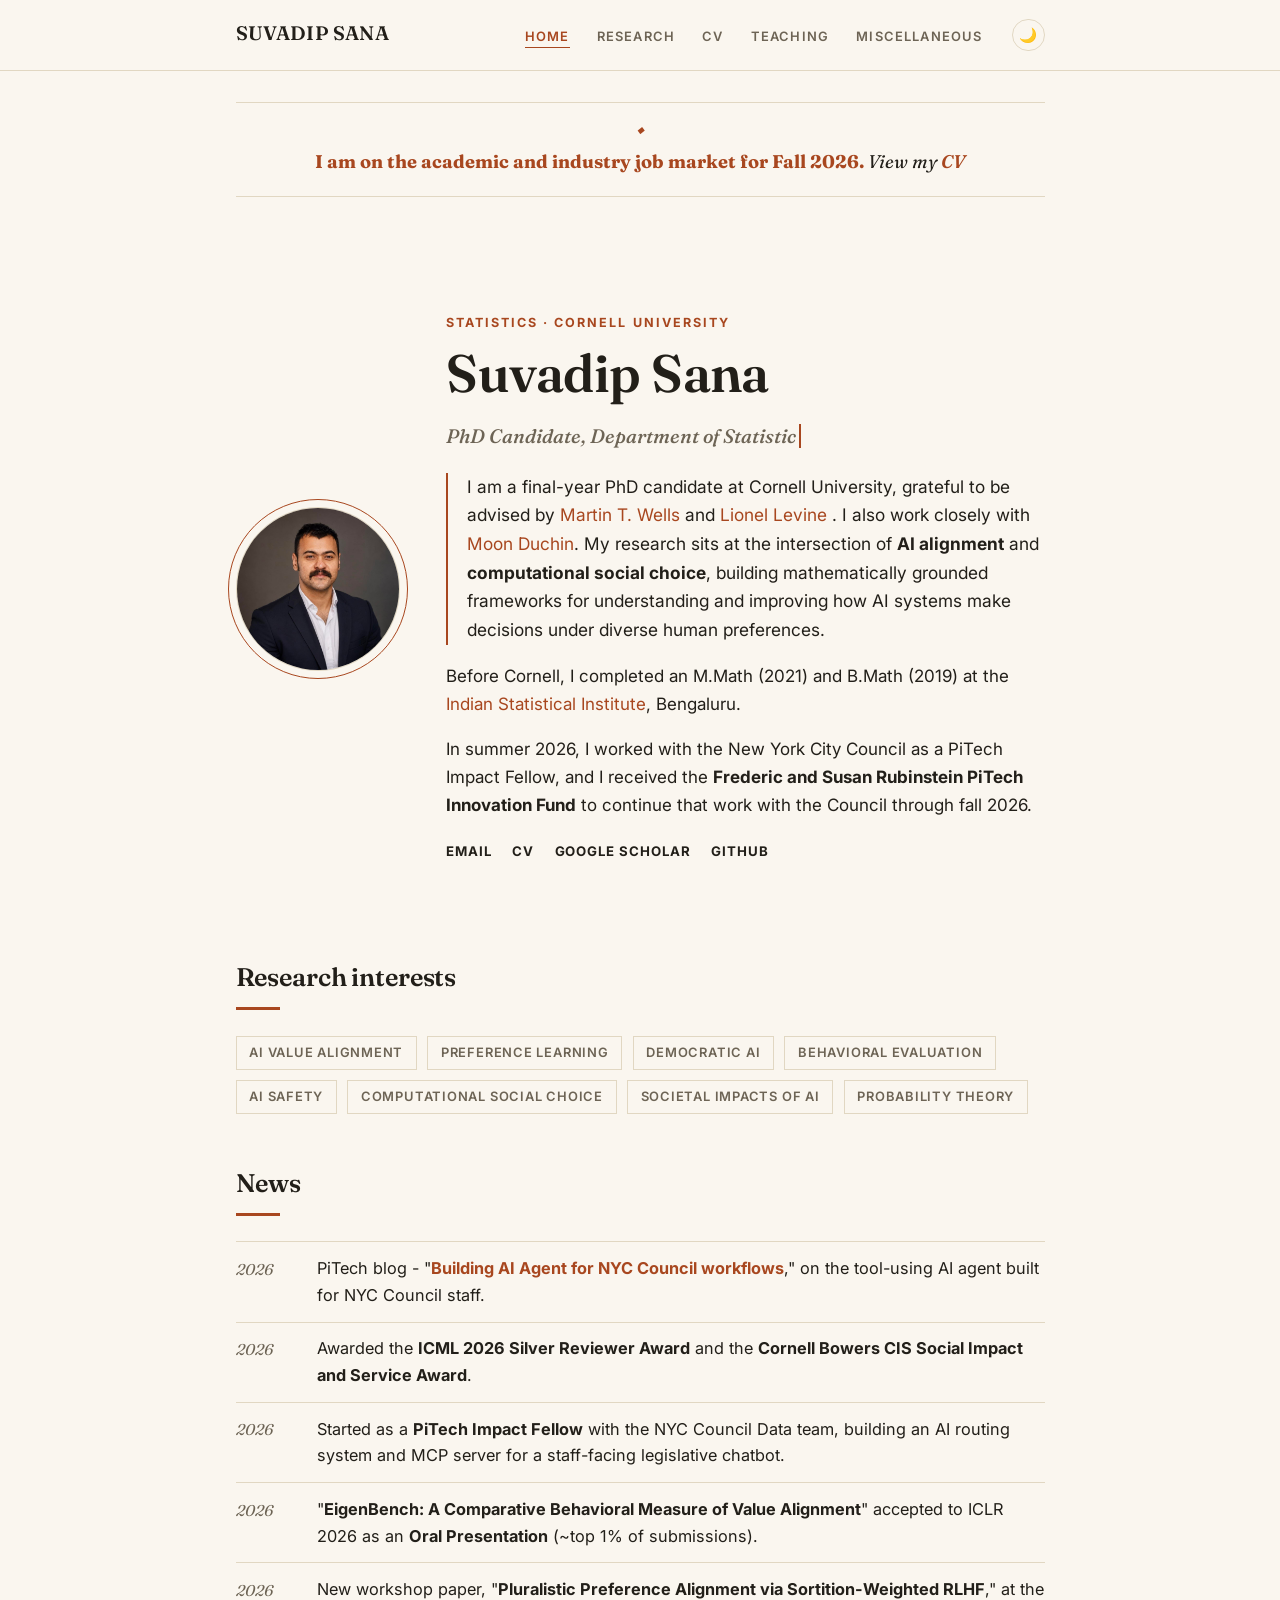
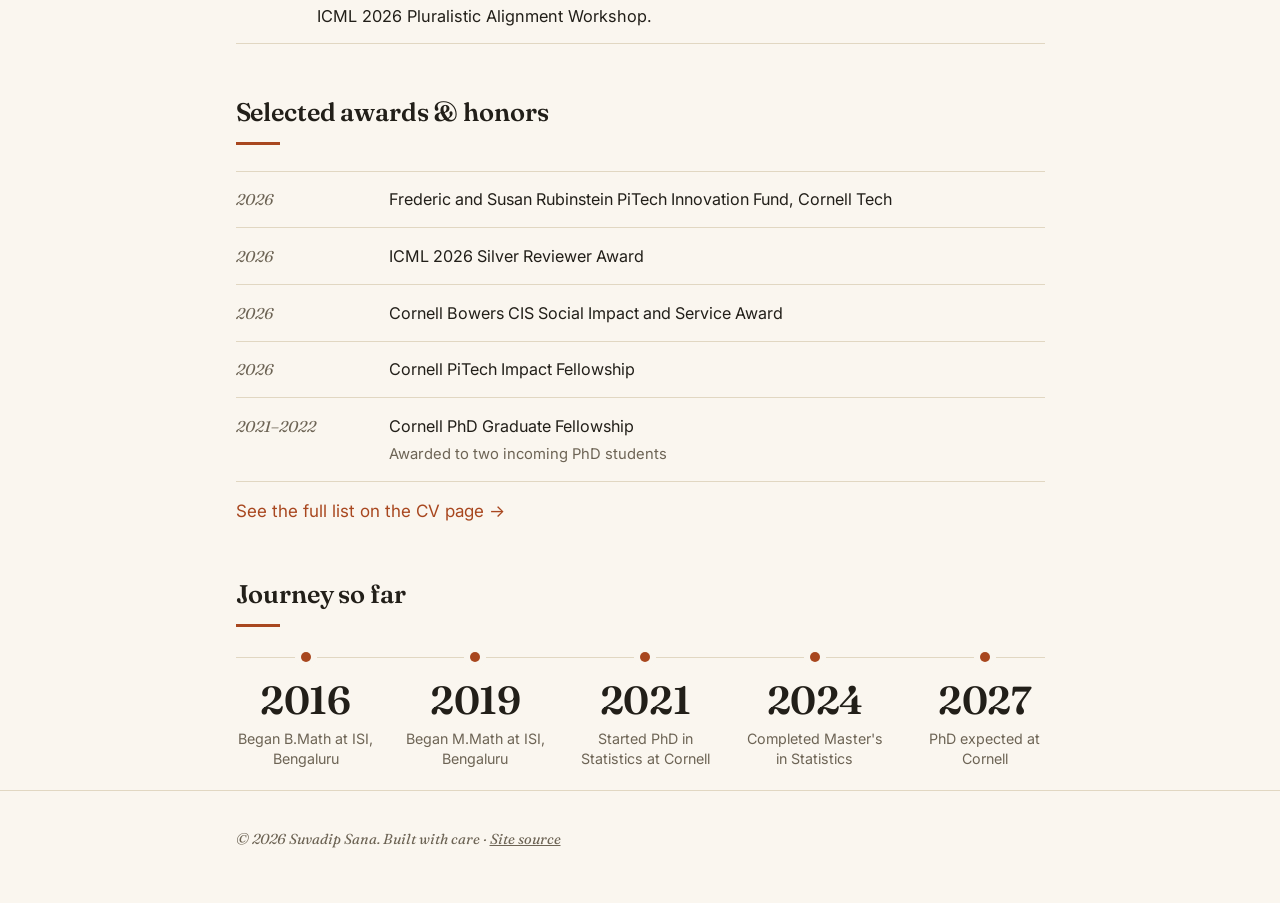
==== commit b4e545ef: "updates" ====
--- a/index.html
+++ b/index.html
@@ -101,7 +101,7 @@
   <section>
     <h2>News</h2>
     <ul class="news-list">
-      <li><span class="date">2026</span><span>Wrote a PiTech spotlight piece, "<strong><a href="https://www.pi.tech.cornell.edu/spotlight/building-ai-agent-for-nyc-council-workflows">Building AI Agent for NYC Council workflows</a></strong>," on the tool-using AI agent built for NYC Council staff.</span></li>
+      <li><span class="date">2026</span><span> PiTech blog - "<strong><a href="https://www.pi.tech.cornell.edu/spotlight/building-ai-agent-for-nyc-council-workflows">Building AI Agent for NYC Council workflows</a></strong>," on the tool-using AI agent built for NYC Council staff.</span></li>
       <li><span class="date">2026</span><span>Awarded the <strong>ICML 2026 Silver Reviewer Award</strong> and the <strong>Cornell Bowers CIS Social Impact and Service Award</strong>.</span></li>
       <li><span class="date">2026</span><span>Started as a <strong>PiTech Impact Fellow</strong> with the NYC Council Data team, building an AI routing system and MCP server for a staff-facing legislative chatbot.</span></li>
       <li><span class="date">2026</span><span>"<strong>EigenBench: A Comparative Behavioral Measure of Value Alignment</strong>" accepted to ICLR 2026 as an <strong>Oral Presentation</strong> (~top 1% of submissions).</span></li>
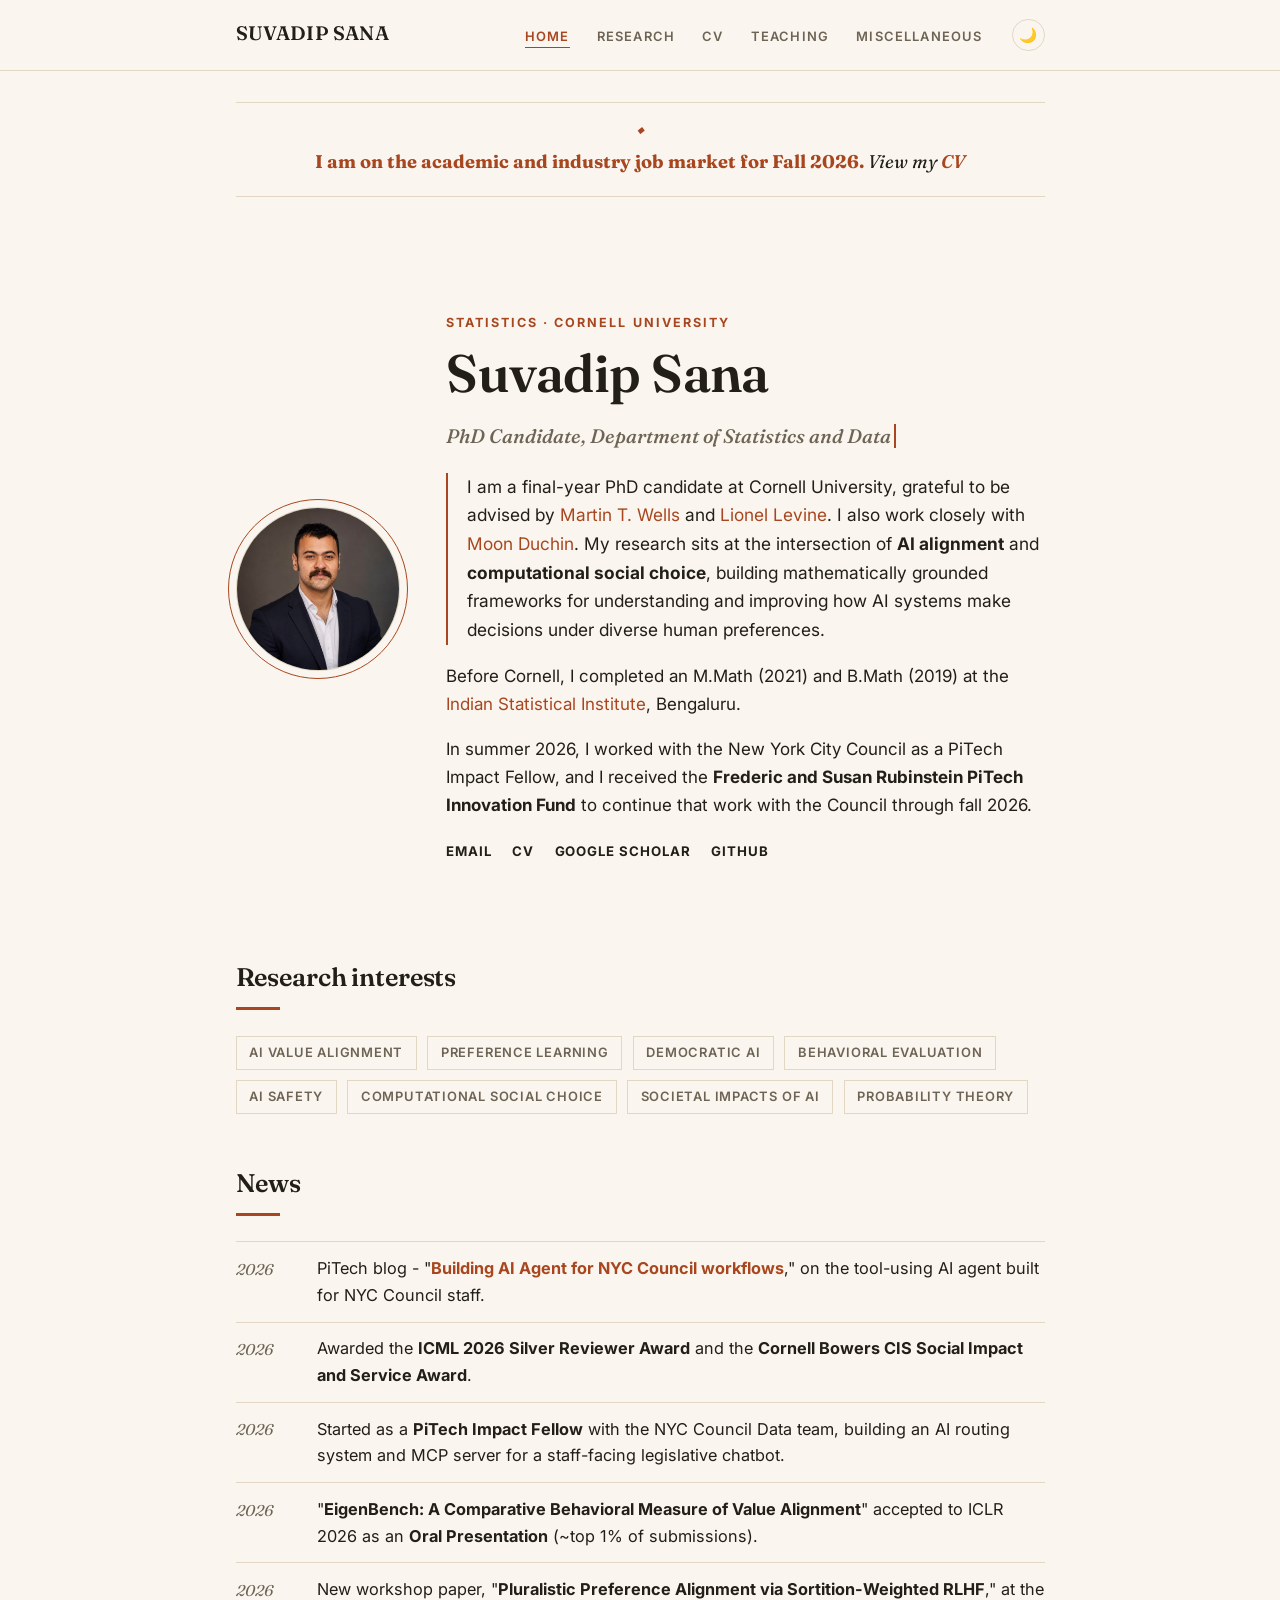
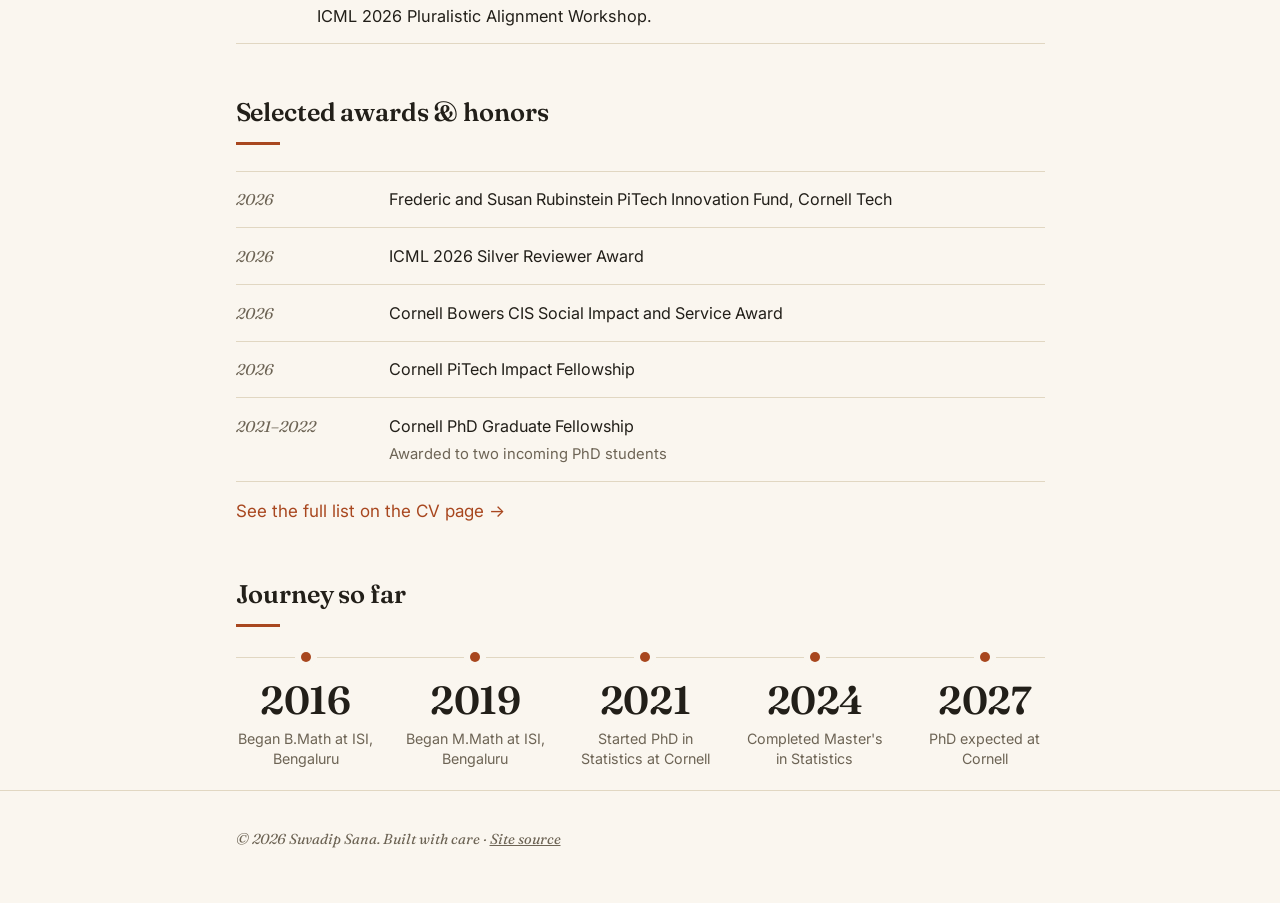
==== commit b38ddfff: "Fix spacing nits on homepage Drop the stray space before the period after Lionel Levine, normalize t" ====
--- a/index.html
+++ b/index.html
@@ -59,8 +59,8 @@
       <p class="role"><span class="typewriter" data-typewriter='["PhD Candidate, Department of Statistics and Data Science, Cornell University","AI Alignment & Computational Social Choice Researcher","On the Academic Job Market — Fall 2026"]'>PhD Candidate, Department of Statistics and Data Science, Cornell University</span></p>
       <p class="lede">
         I am a final-year PhD candidate at Cornell University, grateful to be advised by
-        <a href="https://stat.cornell.edu/people/martin-t-wells">Martin T. Wells</a> and 
-       <a href="https://lionellevine.github.io">Lionel Levine</a> . I also work closely with
+        <a href="https://stat.cornell.edu/people/martin-t-wells">Martin T. Wells</a> and
+        <a href="https://lionellevine.github.io">Lionel Levine</a>. I also work closely with
         <a href="http://computerscience.uchicago.edu/people/moon-duchin/">Moon Duchin</a>. My research sits
         at the intersection of <strong>AI alignment</strong> and <strong>computational social choice</strong>,
         building mathematically grounded frameworks for understanding and improving how AI systems make
@@ -101,7 +101,7 @@
   <section>
     <h2>News</h2>
     <ul class="news-list">
-      <li><span class="date">2026</span><span> PiTech blog - "<strong><a href="https://www.pi.tech.cornell.edu/spotlight/building-ai-agent-for-nyc-council-workflows">Building AI Agent for NYC Council workflows</a></strong>," on the tool-using AI agent built for NYC Council staff.</span></li>
+      <li><span class="date">2026</span><span>PiTech blog - "<strong><a href="https://www.pi.tech.cornell.edu/spotlight/building-ai-agent-for-nyc-council-workflows">Building AI Agent for NYC Council workflows</a></strong>," on the tool-using AI agent built for NYC Council staff.</span></li>
       <li><span class="date">2026</span><span>Awarded the <strong>ICML 2026 Silver Reviewer Award</strong> and the <strong>Cornell Bowers CIS Social Impact and Service Award</strong>.</span></li>
       <li><span class="date">2026</span><span>Started as a <strong>PiTech Impact Fellow</strong> with the NYC Council Data team, building an AI routing system and MCP server for a staff-facing legislative chatbot.</span></li>
       <li><span class="date">2026</span><span>"<strong>EigenBench: A Comparative Behavioral Measure of Value Alignment</strong>" accepted to ICLR 2026 as an <strong>Oral Presentation</strong> (~top 1% of submissions).</span></li>
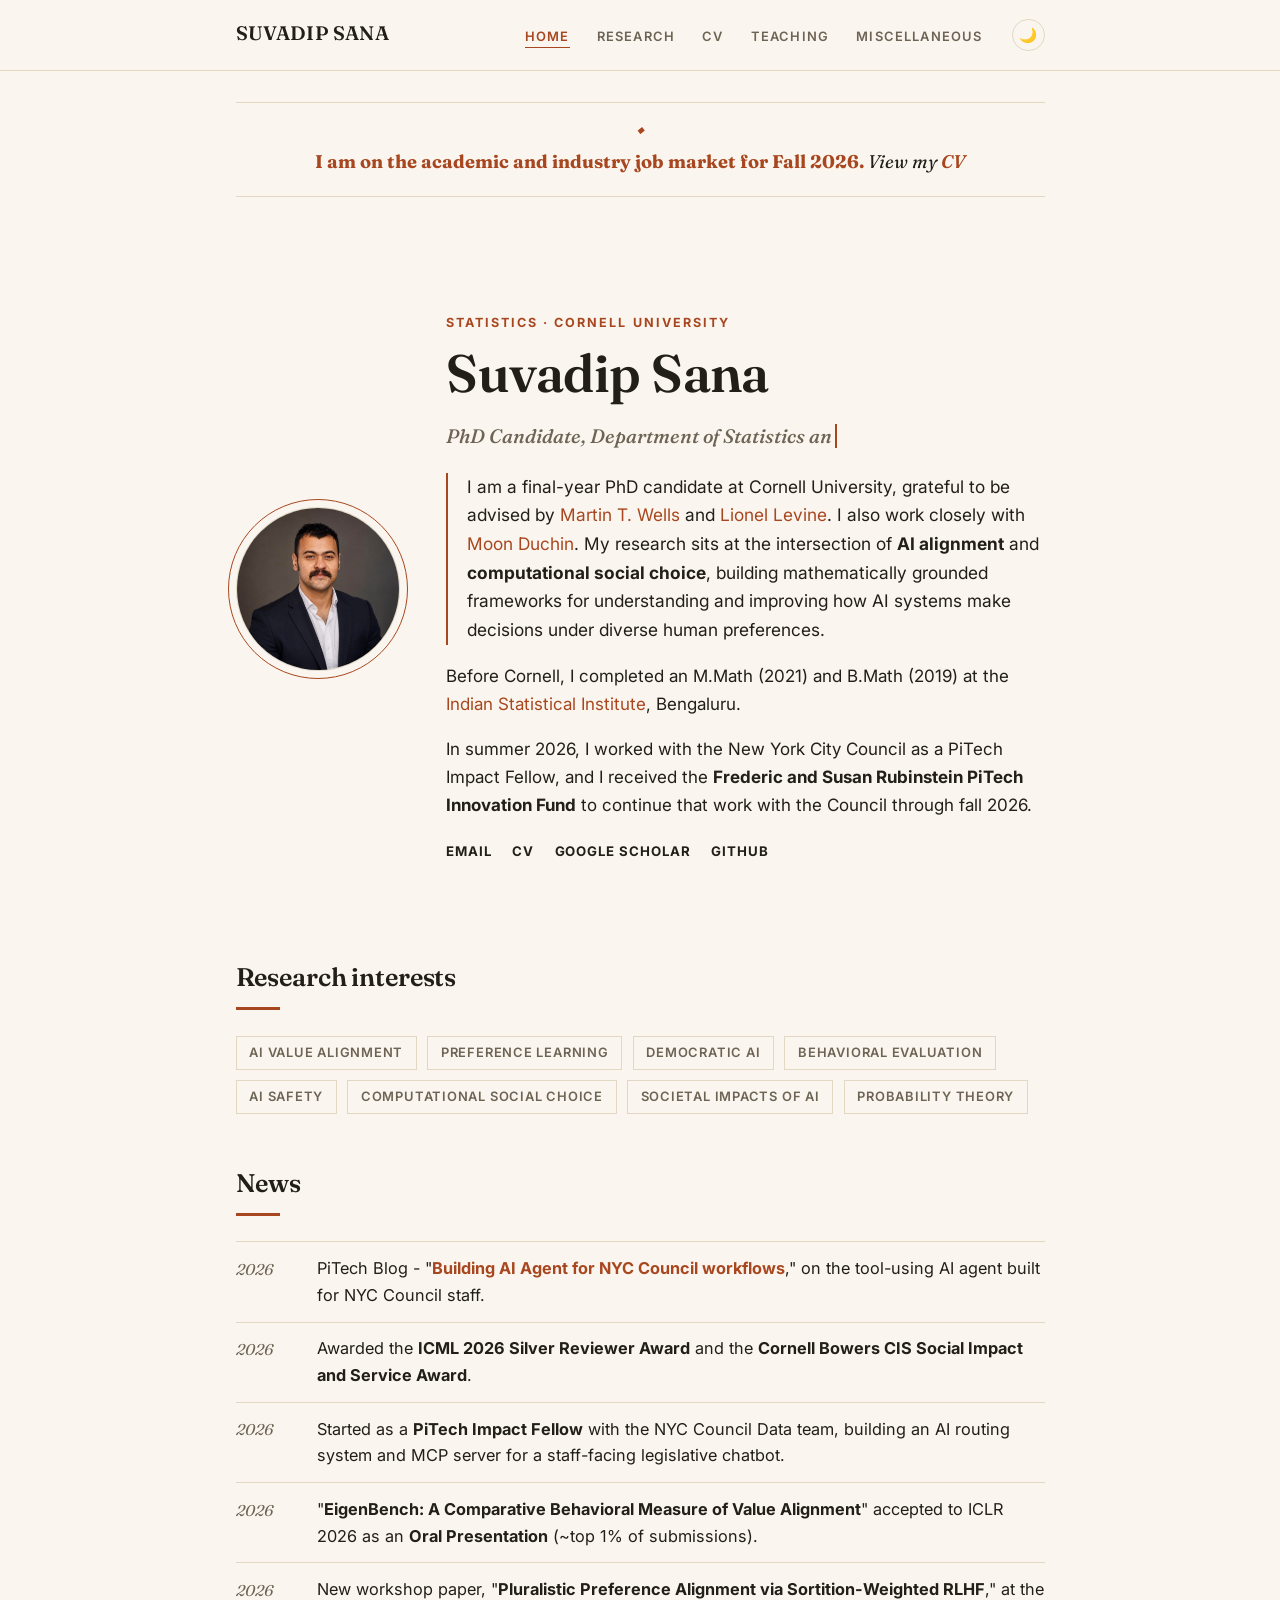
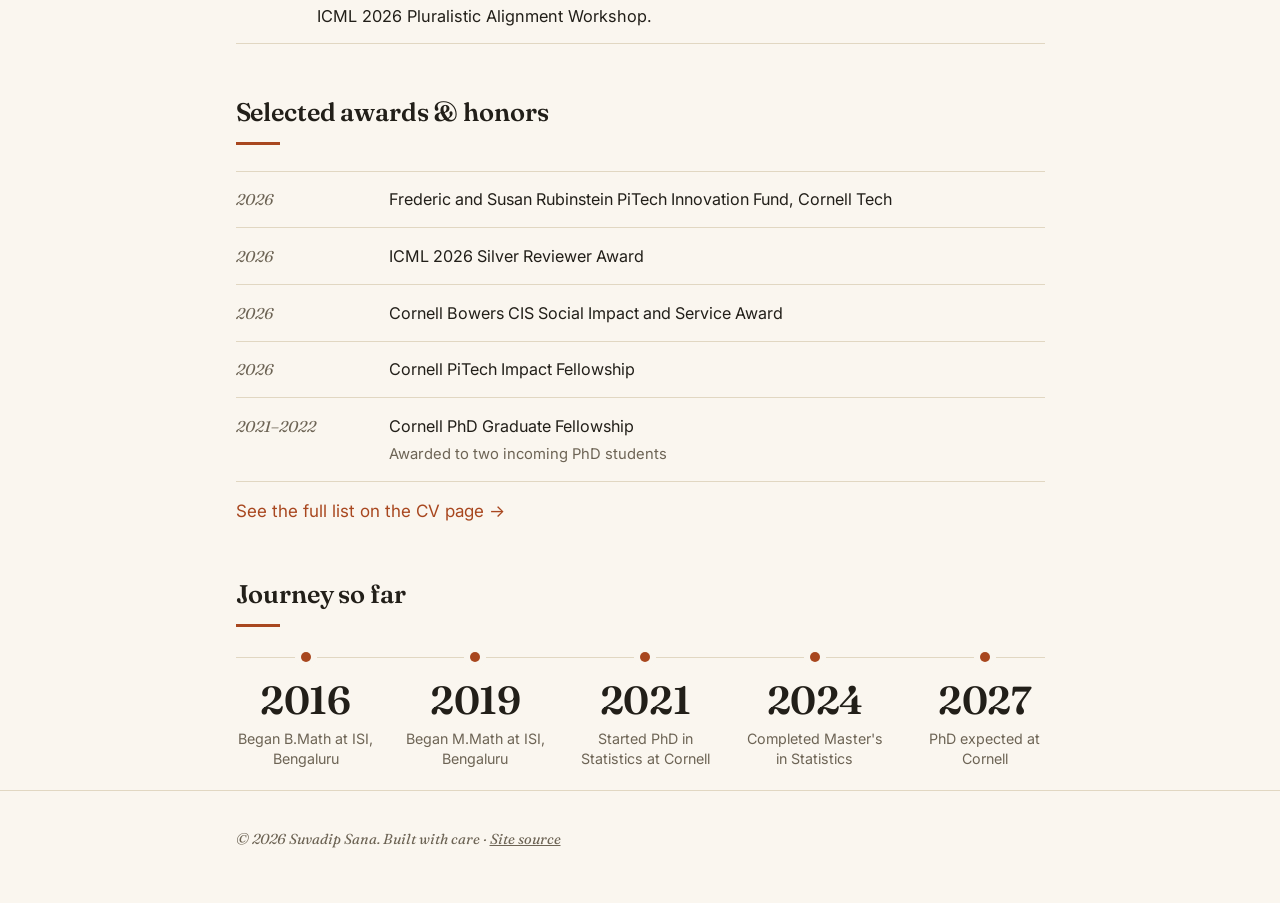
==== commit 60665eb3: "Capitalize "PiTech Blog" in the news item Co-Authored-By: Claude Opus 5 (1M context) <noreply@anthro" ====
--- a/index.html
+++ b/index.html
@@ -101,7 +101,7 @@
   <section>
     <h2>News</h2>
     <ul class="news-list">
-      <li><span class="date">2026</span><span>PiTech blog - "<strong><a href="https://www.pi.tech.cornell.edu/spotlight/building-ai-agent-for-nyc-council-workflows">Building AI Agent for NYC Council workflows</a></strong>," on the tool-using AI agent built for NYC Council staff.</span></li>
+      <li><span class="date">2026</span><span>PiTech Blog - "<strong><a href="https://www.pi.tech.cornell.edu/spotlight/building-ai-agent-for-nyc-council-workflows">Building AI Agent for NYC Council workflows</a></strong>," on the tool-using AI agent built for NYC Council staff.</span></li>
       <li><span class="date">2026</span><span>Awarded the <strong>ICML 2026 Silver Reviewer Award</strong> and the <strong>Cornell Bowers CIS Social Impact and Service Award</strong>.</span></li>
       <li><span class="date">2026</span><span>Started as a <strong>PiTech Impact Fellow</strong> with the NYC Council Data team, building an AI routing system and MCP server for a staff-facing legislative chatbot.</span></li>
       <li><span class="date">2026</span><span>"<strong>EigenBench: A Comparative Behavioral Measure of Value Alignment</strong>" accepted to ICLR 2026 as an <strong>Oral Presentation</strong> (~top 1% of submissions).</span></li>
